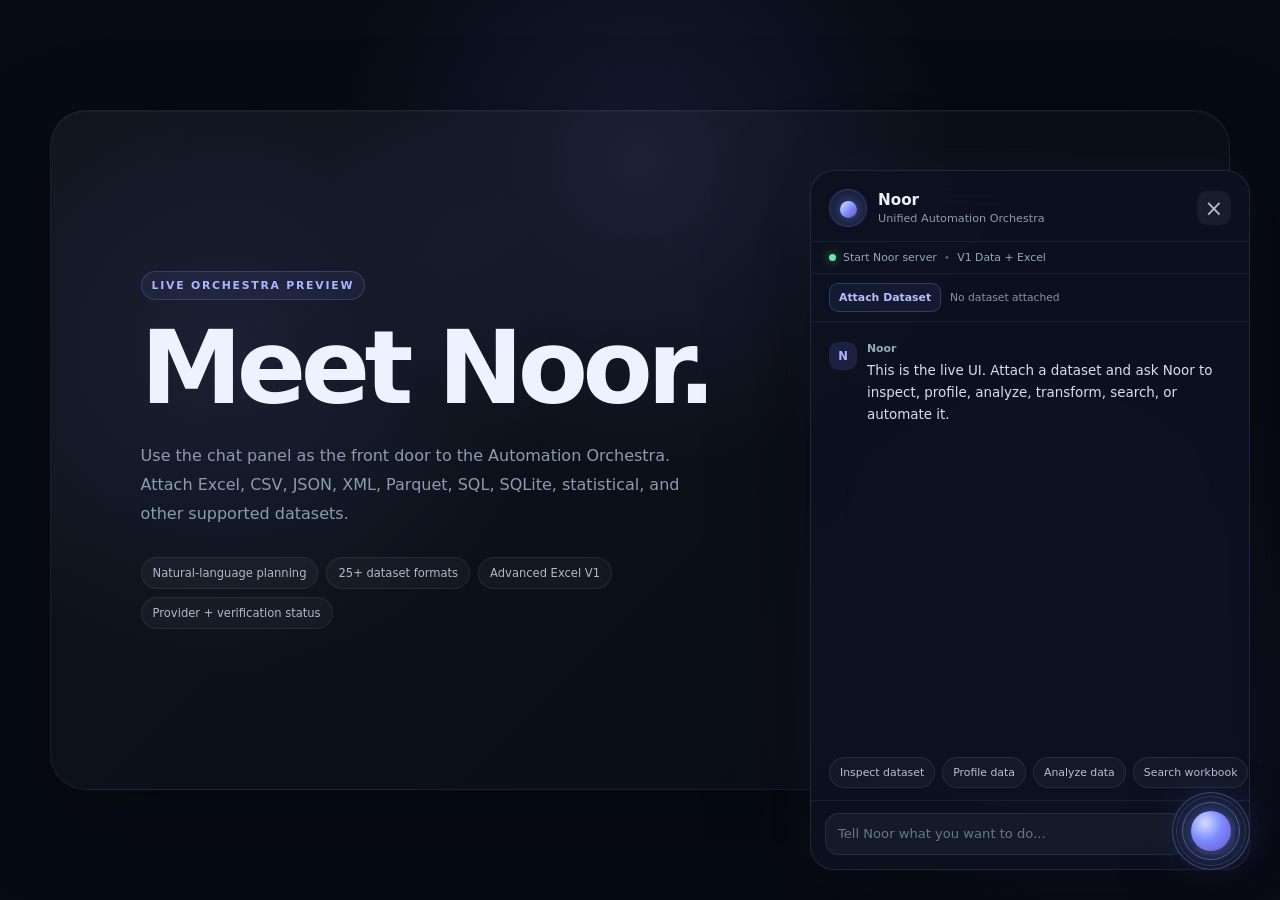
==== src/noor/ui/chat/preview.html @ 9b518eb7 "feat(ui): expose universal dataset upload in visual preview" ====
<!doctype html>
<html lang="en">
<head>
  <meta charset="utf-8"><meta name="viewport" content="width=device-width, initial-scale=1">
  <meta name="description" content="Interactive visual preview for the Noor chat interface">
  <title>Noor — Interactive Chat Preview</title><link rel="stylesheet" href="./styles.css">
</head>
<body class="preview-page">
  <main class="preview-shell"><section class="preview-stage" aria-label="Noor interactive preview"><div class="preview-copy"><span class="preview-badge">LIVE ORCHESTRA PREVIEW</span><h1>Meet Noor.</h1><p>Use the chat panel as the front door to the Automation Orchestra. Attach Excel, CSV, JSON, XML, Parquet, SQL, SQLite, statistical, and other supported datasets.</p><div class="preview-points"><span>Natural-language planning</span><span>25+ dataset formats</span><span>Advanced Excel V1</span><span>Provider + verification status</span></div></div></section></main>
  <button class="noor-orb" id="noorOrb" type="button" aria-label="Open Noor chat" aria-expanded="true"><span class="orb-core" aria-hidden="true"></span><span class="orb-ring orb-ring-one" aria-hidden="true"></span><span class="orb-ring orb-ring-two" aria-hidden="true"></span><span class="orb-label">Noor</span></button>
  <aside class="chat-panel is-open" id="chatPanel" aria-label="Noor chat" aria-hidden="false">
    <header class="chat-header"><div class="identity"><div class="mini-orb" aria-hidden="true"><span></span></div><div><strong>Noor</strong><span>Unified Automation Orchestra</span></div></div><button class="icon-button" id="closeChat" type="button" aria-label="Close chat">×</button></header>
    <div class="status-bar" id="statusBar"><span class="status-dot"></span><span id="statusText">Connecting</span><span class="status-separator">•</span><span>V1 Data + Excel</span></div>
    <div class="file-bar"><label class="file-button" for="datasetFile">Attach Dataset</label><input id="datasetFile" type="file" accept=".csv,.tsv,.txt,.json,.jsonl,.ndjson,.xml,.xlsx,.xlsm,.xltx,.xltm,.xls,.ods,.parquet,.feather,.pkl,.pickle,.sas7bdat,.xpt,.sav,.zsav,.dta,.arff,.h5,.hdf,.hdf5,.html,.htm,.sql,.db,.sqlite,.sqlite3,.avro,.orc,.dat,.data" hidden><span id="fileName">No dataset attached</span></div>
    <div class="messages" id="messages" aria-live="polite"><article class="message assistant-message"><div class="message-avatar">N</div><div class="message-content"><span class="message-role">Noor</span><p>This is the live UI. Attach a dataset and ask Noor to inspect, profile, analyze, transform, search, or automate it.</p></div></article></div>
    <div class="suggestions" id="suggestions" aria-label="Suggested next steps"><button type="button" data-prompt="Inspect my dataset">Inspect dataset</button><button type="button" data-prompt="Profile my data">Profile data</button><button type="button" data-prompt="Analyze my data">Analyze data</button><button type="button" data-prompt="Search this workbook for Revenue">Search workbook</button><button type="button" data-prompt="Validate formula =SUM(B2:B100)">Validate formula</button></div>
    <form class="composer" id="chatForm"><label class="sr-only" for="messageInput">Message Noor</label><textarea id="messageInput" rows="1" placeholder="Tell Noor what you want to do..." autocomplete="off"></textarea><button class="send-button" type="submit" aria-label="Send message">↑</button></form>
  </aside><script src="./app.js" defer></script>
</body>
</html>
---- src/noor/ui/chat/styles.css ----
:root {
  font-family: Inter, ui-sans-serif, system-ui, -apple-system, BlinkMacSystemFont, "Segoe UI", sans-serif;
  color: #eef2ff;
  background: #070b14;
  font-synthesis: none;
  text-rendering: optimizeLegibility;
  --panel: rgba(12, 18, 32, 0.94);
  --panel-border: rgba(148, 163, 184, 0.16);
  --muted: #8e9ab2;
  --text: #f5f7ff;
  --accent: #7c8cff;
  --accent-strong: #9b7cff;
  --surface: rgba(255, 255, 255, 0.055);
}

* { box-sizing: border-box; }
html, body { min-height: 100%; }
body { margin: 0; min-height: 100vh; overflow: hidden; background: radial-gradient(circle at 50% 18%, rgba(124, 140, 255, 0.12), transparent 32%), radial-gradient(circle at 85% 80%, rgba(155, 124, 255, 0.08), transparent 28%), #070b14; }
button, textarea { font: inherit; }
button { border: 0; }

.app-shell, .preview-shell { min-height: 100vh; display: grid; place-items: center; padding: 32px; }
.welcome { max-width: 720px; text-align: center; transform: translateY(-7vh); }
.eyebrow { margin: 0 0 16px; color: #aab5ff; font-size: 0.72rem; font-weight: 800; letter-spacing: 0.22em; }
h1 { margin: 0; font-size: clamp(2.5rem, 7vw, 5.4rem); line-height: 0.98; letter-spacing: -0.055em; }
.welcome-copy { max-width: 580px; margin: 22px auto 0; color: var(--muted); font-size: 1rem; line-height: 1.7; }

.preview-stage { width: min(1180px, 100%); min-height: 680px; position: relative; display: flex; align-items: center; padding: clamp(30px, 7vw, 90px); border: 1px solid rgba(148, 163, 184, 0.1); border-radius: 36px; background: linear-gradient(135deg, rgba(255,255,255,0.035), rgba(255,255,255,0.012)), radial-gradient(circle at 15% 35%, rgba(124,140,255,0.11), transparent 30%); box-shadow: inset 0 1px rgba(255,255,255,0.035), 0 30px 100px rgba(0,0,0,0.28); }
.preview-copy { max-width: 610px; }
.preview-badge { display: inline-flex; padding: 7px 10px; border: 1px solid rgba(124,140,255,0.25); border-radius: 999px; background: rgba(124,140,255,0.08); color: #aab5ff; font-size: 0.68rem; font-weight: 800; letter-spacing: 0.16em; }
.preview-copy h1 { margin-top: 18px; font-size: clamp(3.4rem, 8vw, 7rem); }
.preview-copy p { max-width: 560px; margin: 24px 0 0; color: #8e9ab2; font-size: 1rem; line-height: 1.8; }
.preview-points { display: flex; flex-wrap: wrap; gap: 8px; margin-top: 28px; }
.preview-points span { padding: 8px 11px; border: 1px solid rgba(148,163,184,0.12); border-radius: 999px; color: #aeb8cc; background: rgba(255,255,255,0.035); font-size: 0.72rem; }

.noor-orb { position: fixed; right: 30px; bottom: 30px; width: 78px; height: 78px; border-radius: 50%; cursor: pointer; color: white; background: rgba(19, 27, 48, 0.92); border: 1px solid rgba(158, 169, 255, 0.3); box-shadow: 0 18px 55px rgba(0,0,0,0.45), 0 0 36px rgba(124,140,255,0.18); isolation: isolate; transition: transform 180ms ease, box-shadow 180ms ease, opacity 180ms ease; z-index: 30; }
.noor-orb:hover { transform: translateY(-3px) scale(1.04); }
.noor-orb:focus-visible { outline: 2px solid #aab5ff; outline-offset: 5px; }
.noor-orb.is-hidden { opacity: 0; transform: scale(0.7); pointer-events: none; }
.orb-core { position: absolute; inset: 18px; border-radius: 50%; background: radial-gradient(circle at 35% 30%, #d7dcff, #7c8cff 45%, #6e4fca 100%); box-shadow: 0 0 22px rgba(124,140,255,0.65); }
.orb-ring { position: absolute; inset: 9px; border: 1px solid rgba(165,174,255,0.38); border-radius: 50%; animation: pulse 2.4s ease-in-out infinite; }
.orb-ring-two { inset: 3px; opacity: 0.45; animation-delay: 0.8s; }
.orb-label { position: absolute; right: 88px; top: 50%; transform: translateY(-50%); padding: 7px 11px; border: 1px solid var(--panel-border); border-radius: 10px; background: rgba(9,13,24,0.86); color: #cbd3e8; font-size: 0.78rem; font-weight: 700; opacity: 0; pointer-events: none; transition: opacity 180ms ease; }
.noor-orb:hover .orb-label { opacity: 1; }

.chat-panel { position: fixed; right: 30px; bottom: 30px; width: min(440px, calc(100vw - 36px)); height: min(700px, calc(100vh - 60px)); display: grid; grid-template-rows: auto auto auto 1fr auto auto; overflow: hidden; border: 1px solid var(--panel-border); border-radius: 24px; background: var(--panel); box-shadow: 0 30px 90px rgba(0,0,0,0.55), 0 0 50px rgba(124,140,255,0.08); backdrop-filter: blur(24px); transform: translateY(18px) scale(0.96); transform-origin: bottom right; opacity: 0; visibility: hidden; pointer-events: none; transition: opacity 180ms ease, transform 220ms ease, visibility 220ms ease; z-index: 20; }
.chat-panel.is-open { transform: translateY(0) scale(1); opacity: 1; visibility: visible; pointer-events: auto; }
.chat-header { display: flex; align-items: center; justify-content: space-between; padding: 18px 18px 14px; border-bottom: 1px solid rgba(148,163,184,0.1); }
.identity { display: flex; align-items: center; gap: 11px; }
.identity strong, .identity span { display: block; }
.identity strong { font-size: 0.95rem; }
.identity span { margin-top: 3px; color: var(--muted); font-size: 0.7rem; }
.mini-orb { width: 38px; height: 38px; display: grid; place-items: center; border-radius: 50%; background: rgba(124,140,255,0.12); border: 1px solid rgba(124,140,255,0.24); }
.mini-orb span { width: 17px; height: 17px; border-radius: 50%; background: linear-gradient(135deg,#e1e4ff,#7c8cff 55%,#7048c7); box-shadow: 0 0 14px rgba(124,140,255,0.55); }
.icon-button { width: 34px; height: 34px; border-radius: 10px; background: var(--surface); color: #aeb8cc; cursor: pointer; font-size: 1.4rem; line-height: 1; }
.icon-button:hover { color: white; background: rgba(255,255,255,0.09); }
.status-bar { display: flex; align-items: center; gap: 7px; padding: 9px 18px; color: #98a5bc; font-size: 0.68rem; border-bottom: 1px solid rgba(148,163,184,0.08); }
.status-dot { width: 7px; height: 7px; border-radius: 50%; background: #6ee7a0; box-shadow: 0 0 10px rgba(110,231,160,0.6); }
.status-separator { color: #4d586c; }
.file-bar { display: flex; align-items: center; gap: 9px; padding: 9px 18px; border-bottom: 1px solid rgba(148,163,184,0.08); color: #8793a9; font-size: 0.67rem; min-width: 0; }
.file-button { flex: 0 0 auto; padding: 7px 9px; border: 1px solid rgba(124,140,255,0.28); border-radius: 9px; background: rgba(124,140,255,0.08); color: #b6beff; cursor: pointer; font-size: 0.68rem; font-weight: 700; }
.file-button:hover { background: rgba(124,140,255,0.14); }
#fileName { overflow: hidden; text-overflow: ellipsis; white-space: nowrap; }
.messages { overflow-y: auto; padding: 20px 18px; scrollbar-width: thin; }
.message { display: flex; gap: 10px; margin-bottom: 18px; }
.message-avatar { flex: 0 0 28px; width: 28px; height: 28px; display: grid; place-items: center; border-radius: 9px; background: rgba(124,140,255,0.14); color: #aab5ff; font-size: 0.72rem; font-weight: 800; }
.message-content { min-width: 0; }
.message-role { display: block; margin-bottom: 5px; color: #9ca8bf; font-size: 0.68rem; font-weight: 700; }
.message p { margin: 0; color: #d9deeb; font-size: 0.84rem; line-height: 1.65; }
.user-message { justify-content: flex-end; }
.user-message .message-content { max-width: 82%; padding: 10px 12px; border-radius: 14px 14px 4px 14px; background: rgba(124,140,255,0.16); }
.user-message .message-role { display: none; }
.suggestions { display: flex; gap: 7px; overflow-x: auto; padding: 0 18px 12px; scrollbar-width: none; }
.suggestions::-webkit-scrollbar { display: none; }
.suggestions button { flex: 0 0 auto; padding: 8px 10px; border: 1px solid rgba(148,163,184,0.14); border-radius: 999px; background: rgba(255,255,255,0.035); color: #b8c1d5; cursor: pointer; font-size: 0.68rem; }
.suggestions button:hover { border-color: rgba(124,140,255,0.42); color: white; background: rgba(124,140,255,0.08); }
.composer { display: flex; align-items: flex-end; gap: 9px; padding: 12px 14px 14px; border-top: 1px solid rgba(148,163,184,0.1); }
.composer textarea { flex: 1; max-height: 110px; resize: none; padding: 11px 12px; border: 1px solid rgba(148,163,184,0.14); border-radius: 14px; outline: none; background: rgba(255,255,255,0.045); color: var(--text); line-height: 1.4; font-size: 0.82rem; }
.composer textarea::placeholder { color: #68758b; }
.composer textarea:focus { border-color: rgba(124,140,255,0.5); }
.send-button { width: 40px; height: 40px; flex: 0 0 40px; border-radius: 12px; background: linear-gradient(135deg,#7c8cff,#7657d8); color: white; cursor: pointer; font-size: 1.15rem; box-shadow: 0 8px 22px rgba(91,77,190,0.28); }
.send-button:hover { filter: brightness(1.08); }
.typing { color: #8894aa !important; }
.workflow-content { width: 100%; }
.workflow-content details { margin-top: 9px; padding: 8px 9px; border: 1px solid rgba(148,163,184,0.1); border-radius: 10px; background: rgba(255,255,255,0.025); }
.workflow-content summary { cursor: pointer; color: #aeb8cc; font-size: 0.7rem; font-weight: 700; }
.workflow-list { display: grid; gap: 5px; margin: 8px 0 0; padding-left: 18px; }
.workflow-list li { color: #c2c9d8; font-size: 0.68rem; }
.workflow-list li span { display: block; margin-top: 2px; color: #7f8ba1; }
.workflow-list .execution-success strong { color: #7ce4a5; }
.workflow-list .execution-failed strong { color: #ff9c9c; }
.next-step { margin-top: 10px !important; color: #aeb8cc !important; }
.sr-only { position: absolute; width: 1px; height: 1px; padding: 0; margin: -1px; overflow: hidden; clip: rect(0,0,0,0); white-space: nowrap; border: 0; }
@keyframes pulse { 0%,100% { transform: scale(0.96); opacity: 0.45; } 50% { transform: scale(1.04); opacity: 0.85; } }
@media (max-width: 700px) { .preview-stage { min-height: 100vh; border-radius: 0; padding: 28px; } .preview-copy h1 { font-size: 4rem; } .noor-orb { right: 18px; bottom: 18px; } .chat-panel { right: 10px; bottom: 10px; width: calc(100vw - 20px); height: calc(100vh - 20px); border-radius: 20px; } }
@media (prefers-reduced-motion: reduce) { *, *::before, *::after { animation-duration: 0.01ms !important; transition-duration: 0.01ms !important; } }
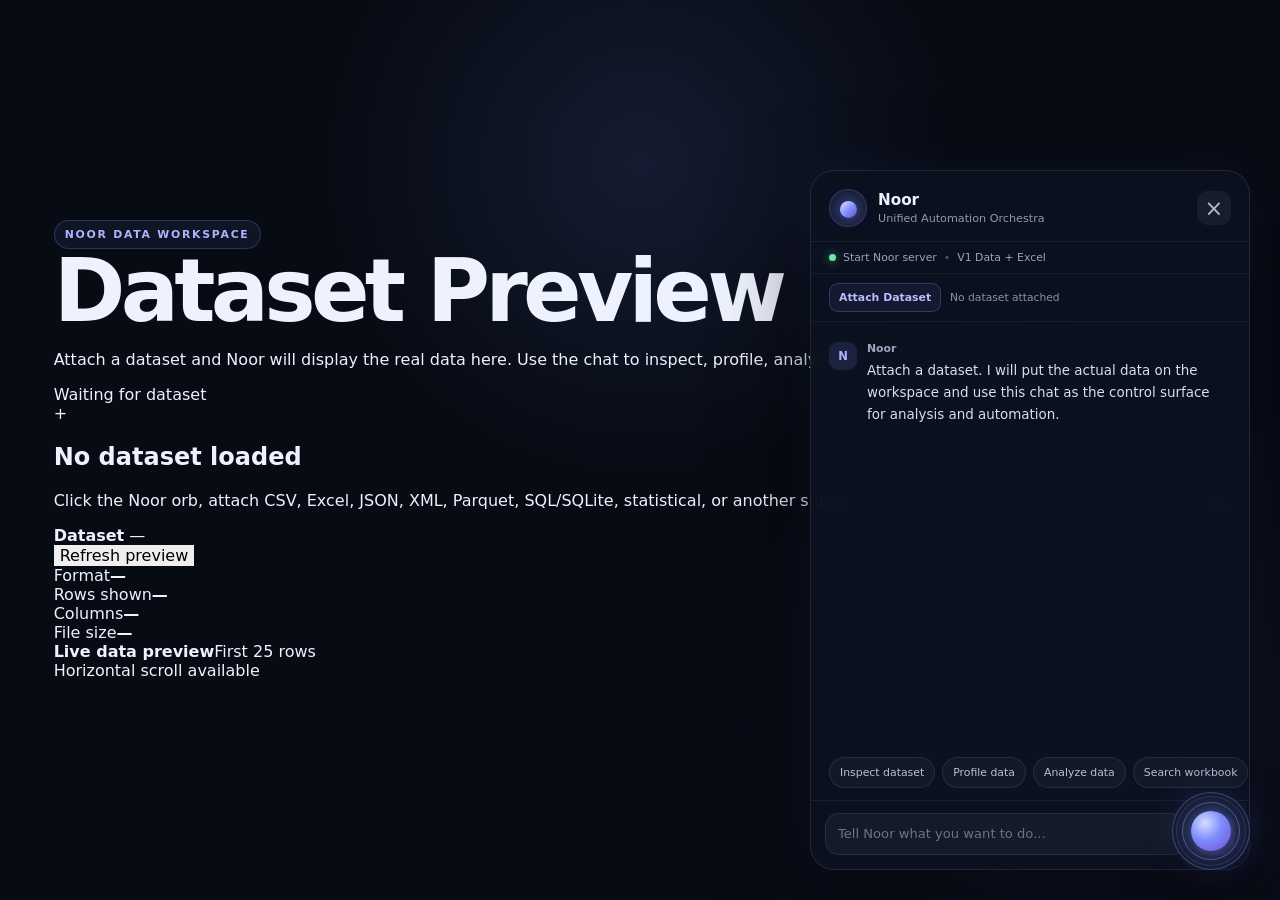
==== commit eaad9c79: "feat(ui): turn preview screen into live data workspace" ====
--- a/src/noor/ui/chat/preview.html
+++ b/src/noor/ui/chat/preview.html
@@ -1,20 +1,94 @@
 <!doctype html>
 <html lang="en">
 <head>
-  <meta charset="utf-8"><meta name="viewport" content="width=device-width, initial-scale=1">
-  <meta name="description" content="Interactive visual preview for the Noor chat interface">
-  <title>Noor — Interactive Chat Preview</title><link rel="stylesheet" href="./styles.css">
+  <meta charset="utf-8">
+  <meta name="viewport" content="width=device-width, initial-scale=1">
+  <meta name="description" content="Noor data workspace and interactive automation assistant">
+  <title>Noor — Data Workspace</title>
+  <link rel="stylesheet" href="./styles.css">
 </head>
 <body class="preview-page">
-  <main class="preview-shell"><section class="preview-stage" aria-label="Noor interactive preview"><div class="preview-copy"><span class="preview-badge">LIVE ORCHESTRA PREVIEW</span><h1>Meet Noor.</h1><p>Use the chat panel as the front door to the Automation Orchestra. Attach Excel, CSV, JSON, XML, Parquet, SQL, SQLite, statistical, and other supported datasets.</p><div class="preview-points"><span>Natural-language planning</span><span>25+ dataset formats</span><span>Advanced Excel V1</span><span>Provider + verification status</span></div></div></section></main>
-  <button class="noor-orb" id="noorOrb" type="button" aria-label="Open Noor chat" aria-expanded="true"><span class="orb-core" aria-hidden="true"></span><span class="orb-ring orb-ring-one" aria-hidden="true"></span><span class="orb-ring orb-ring-two" aria-hidden="true"></span><span class="orb-label">Noor</span></button>
+  <main class="preview-shell">
+    <section class="data-workspace" aria-label="Noor data workspace">
+      <header class="workspace-header">
+        <div>
+          <span class="preview-badge">NOOR DATA WORKSPACE</span>
+          <h1 id="workspaceTitle">Dataset Preview</h1>
+          <p id="workspaceSubtitle">Attach a dataset and Noor will display the real data here. Use the chat to inspect, profile, analyze, clean, transform, or automate it.</p>
+        </div>
+        <div class="workspace-state" id="workspaceState"><span class="status-dot"></span><span>Waiting for dataset</span></div>
+      </header>
+
+      <section class="dataset-empty" id="datasetEmpty" aria-live="polite">
+        <div class="empty-icon">+</div>
+        <h2>No dataset loaded</h2>
+        <p>Click the Noor orb, attach CSV, Excel, JSON, XML, Parquet, SQL/SQLite, statistical, or another supported dataset, and the preview will appear here.</p>
+      </section>
+
+      <section class="dataset-view is-hidden" id="datasetView" aria-live="polite">
+        <div class="dataset-toolbar">
+          <div class="dataset-file-info">
+            <strong id="datasetTitle">Dataset</strong>
+            <span id="datasetMeta">—</span>
+          </div>
+          <button class="refresh-button" id="refreshPreview" type="button">Refresh preview</button>
+        </div>
+
+        <div class="dataset-stats" id="datasetStats">
+          <article><span>Format</span><strong id="statFormat">—</strong></article>
+          <article><span>Rows shown</span><strong id="statRows">—</strong></article>
+          <article><span>Columns</span><strong id="statColumns">—</strong></article>
+          <article><span>File size</span><strong id="statSize">—</strong></article>
+        </div>
+
+        <div class="table-shell">
+          <div class="table-caption">
+            <div><strong>Live data preview</strong><span id="previewCaption">First 25 rows</span></div>
+            <span class="scroll-hint">Horizontal scroll available</span>
+          </div>
+          <div class="table-scroll">
+            <table id="dataTable">
+              <thead></thead>
+              <tbody></tbody>
+            </table>
+          </div>
+        </div>
+      </section>
+    </section>
+  </main>
+
+  <button class="noor-orb" id="noorOrb" type="button" aria-label="Open Noor chat" aria-expanded="true">
+    <span class="orb-core" aria-hidden="true"></span><span class="orb-ring orb-ring-one" aria-hidden="true"></span><span class="orb-ring orb-ring-two" aria-hidden="true"></span><span class="orb-label">Noor</span>
+  </button>
+
   <aside class="chat-panel is-open" id="chatPanel" aria-label="Noor chat" aria-hidden="false">
-    <header class="chat-header"><div class="identity"><div class="mini-orb" aria-hidden="true"><span></span></div><div><strong>Noor</strong><span>Unified Automation Orchestra</span></div></div><button class="icon-button" id="closeChat" type="button" aria-label="Close chat">×</button></header>
+    <header class="chat-header">
+      <div class="identity"><div class="mini-orb" aria-hidden="true"><span></span></div><div><strong>Noor</strong><span>Unified Automation Orchestra</span></div></div>
+      <button class="icon-button" id="closeChat" type="button" aria-label="Close chat">×</button>
+    </header>
+
     <div class="status-bar" id="statusBar"><span class="status-dot"></span><span id="statusText">Connecting</span><span class="status-separator">•</span><span>V1 Data + Excel</span></div>
-    <div class="file-bar"><label class="file-button" for="datasetFile">Attach Dataset</label><input id="datasetFile" type="file" accept=".csv,.tsv,.txt,.json,.jsonl,.ndjson,.xml,.xlsx,.xlsm,.xltx,.xltm,.xls,.ods,.parquet,.feather,.pkl,.pickle,.sas7bdat,.xpt,.sav,.zsav,.dta,.arff,.h5,.hdf,.hdf5,.html,.htm,.sql,.db,.sqlite,.sqlite3,.avro,.orc,.dat,.data" hidden><span id="fileName">No dataset attached</span></div>
-    <div class="messages" id="messages" aria-live="polite"><article class="message assistant-message"><div class="message-avatar">N</div><div class="message-content"><span class="message-role">Noor</span><p>This is the live UI. Attach a dataset and ask Noor to inspect, profile, analyze, transform, search, or automate it.</p></div></article></div>
-    <div class="suggestions" id="suggestions" aria-label="Suggested next steps"><button type="button" data-prompt="Inspect my dataset">Inspect dataset</button><button type="button" data-prompt="Profile my data">Profile data</button><button type="button" data-prompt="Analyze my data">Analyze data</button><button type="button" data-prompt="Search this workbook for Revenue">Search workbook</button><button type="button" data-prompt="Validate formula =SUM(B2:B100)">Validate formula</button></div>
+
+    <div class="file-bar">
+      <label class="file-button" for="datasetFile">Attach Dataset</label>
+      <input id="datasetFile" type="file" accept=".csv,.tsv,.txt,.json,.jsonl,.ndjson,.xml,.xlsx,.xlsm,.xltx,.xltm,.xls,.ods,.parquet,.feather,.pkl,.pickle,.sas7bdat,.xpt,.sav,.zsav,.dta,.arff,.h5,.hdf,.hdf5,.html,.htm,.sql,.db,.sqlite,.sqlite3,.avro,.orc,.dat,.data" hidden>
+      <span id="fileName">No dataset attached</span>
+    </div>
+
+    <div class="messages" id="messages" aria-live="polite">
+      <article class="message assistant-message"><div class="message-avatar">N</div><div class="message-content"><span class="message-role">Noor</span><p>Attach a dataset. I will put the actual data on the workspace and use this chat as the control surface for analysis and automation.</p></div></article>
+    </div>
+
+    <div class="suggestions" id="suggestions" aria-label="Suggested next steps">
+      <button type="button" data-prompt="Inspect my dataset" data-requires-dataset="true" disabled>Inspect dataset</button>
+      <button type="button" data-prompt="Profile my data" data-requires-dataset="true" disabled>Profile data</button>
+      <button type="button" data-prompt="Analyze my data" data-requires-dataset="true" disabled>Analyze data</button>
+      <button type="button" data-prompt="Search this workbook for Revenue" data-requires-dataset="true" disabled>Search workbook</button>
+      <button type="button" data-prompt="Validate formula =SUM(B2:B100)">Validate formula</button>
+    </div>
+
     <form class="composer" id="chatForm"><label class="sr-only" for="messageInput">Message Noor</label><textarea id="messageInput" rows="1" placeholder="Tell Noor what you want to do..." autocomplete="off"></textarea><button class="send-button" type="submit" aria-label="Send message">↑</button></form>
-  </aside><script src="./app.js" defer></script>
+  </aside>
+  <script src="./app.js" defer></script>
 </body>
 </html>
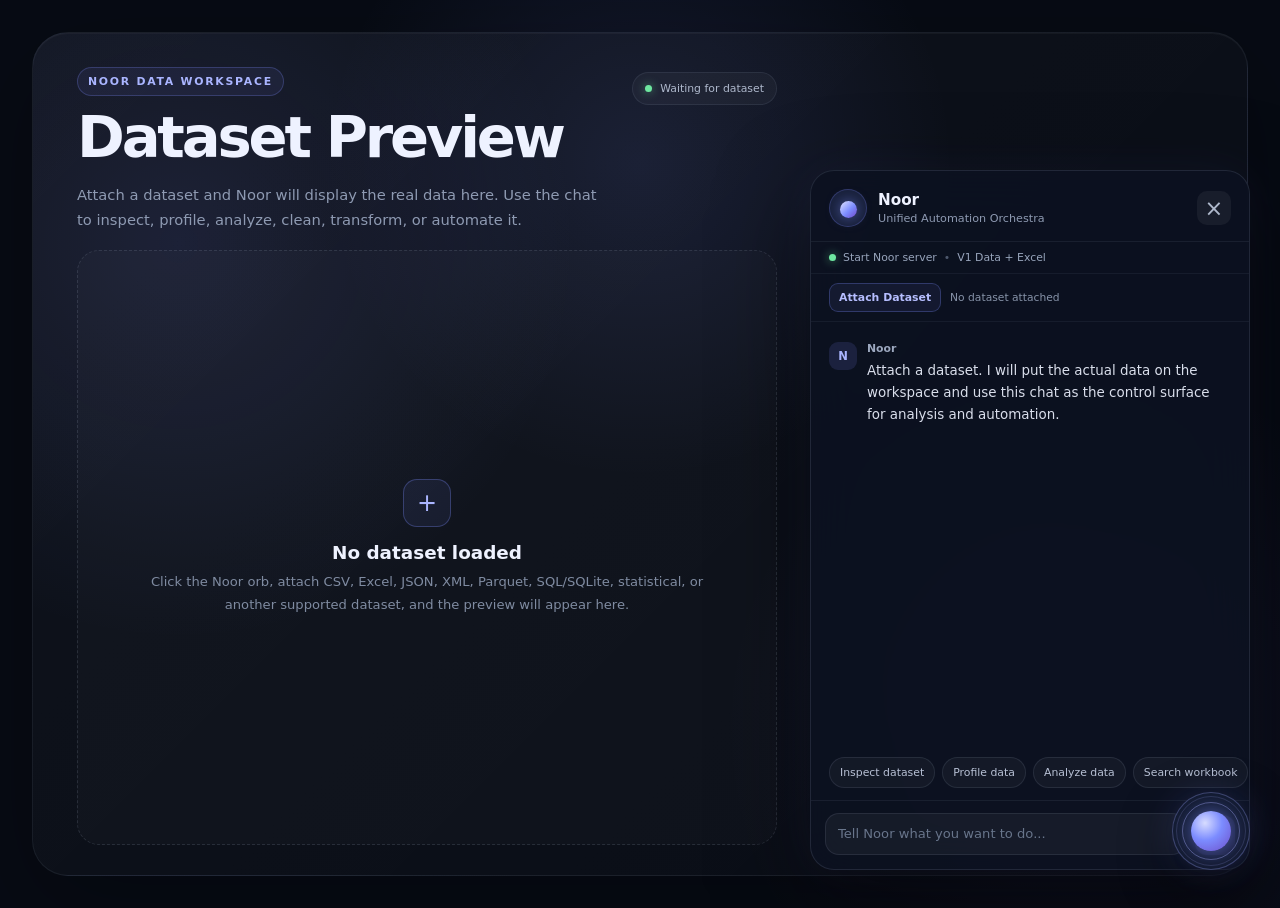
==== commit 0b39ebe5: "feat(ui): load workspace styling on data preview" ====
--- a/src/noor/ui/chat/preview.html
+++ b/src/noor/ui/chat/preview.html
@@ -6,6 +6,7 @@
   <meta name="description" content="Noor data workspace and interactive automation assistant">
   <title>Noor — Data Workspace</title>
   <link rel="stylesheet" href="./styles.css">
+  <link rel="stylesheet" href="./workspace.css">
 </head>
 <body class="preview-page">
   <main class="preview-shell">
--- a/src/noor/ui/chat/workspace.css
+++ b/src/noor/ui/chat/workspace.css
@@ -0,0 +1,70 @@
+.data-workspace {
+  width: min(1440px, 100%);
+  height: calc(100vh - 56px);
+  min-height: 620px;
+  display: flex;
+  flex-direction: column;
+  gap: 18px;
+  padding: 34px 470px 30px 44px;
+  overflow: hidden;
+  border: 1px solid rgba(148,163,184,0.1);
+  border-radius: 36px;
+  background: linear-gradient(135deg, rgba(255,255,255,0.035), rgba(255,255,255,0.012)), radial-gradient(circle at 12% 25%, rgba(124,140,255,0.12), transparent 32%);
+  box-shadow: inset 0 1px rgba(255,255,255,0.035), 0 30px 100px rgba(0,0,0,0.28);
+}
+.workspace-header { display: flex; align-items: flex-start; justify-content: space-between; gap: 20px; }
+.workspace-header h1 { margin-top: 14px; font-size: clamp(2.3rem, 4.5vw, 4.8rem); }
+.workspace-header p { max-width: 760px; margin: 16px 0 0; color: var(--muted); font-size: 0.92rem; line-height: 1.7; }
+.workspace-state { display: inline-flex; align-items: center; gap: 8px; flex: 0 0 auto; margin-top: 5px; padding: 9px 12px; border: 1px solid rgba(148,163,184,0.12); border-radius: 999px; background: rgba(255,255,255,0.035); color: #aeb8cc; font-size: 0.68rem; white-space: nowrap; }
+.workspace-active { animation: pulse-dot 1.5s ease-in-out infinite; }
+.dataset-empty { flex: 1; min-height: 280px; display: grid; place-items: center; align-content: center; padding: 40px; text-align: center; border: 1px dashed rgba(148,163,184,0.18); border-radius: 22px; background: rgba(255,255,255,0.018); }
+.dataset-empty h2 { margin: 15px 0 8px; font-size: 1.15rem; }
+.dataset-empty p { max-width: 590px; margin: 0; color: #7f8ba1; font-size: 0.82rem; line-height: 1.7; }
+.empty-icon { width: 48px; height: 48px; display: grid; place-items: center; border: 1px solid rgba(124,140,255,0.3); border-radius: 14px; color: #aab5ff; background: rgba(124,140,255,0.08); font-size: 1.5rem; }
+.is-hidden { display: none !important; }
+.dataset-view { min-height: 0; flex: 1; display: flex; flex-direction: column; gap: 12px; }
+.dataset-toolbar { display: flex; align-items: center; justify-content: space-between; gap: 14px; }
+.dataset-file-info strong, .dataset-file-info span { display: block; }
+.dataset-file-info strong { color: #e7ebf6; font-size: 0.86rem; overflow: hidden; text-overflow: ellipsis; white-space: nowrap; }
+.dataset-file-info span { margin-top: 3px; color: #77849a; font-size: 0.68rem; }
+.refresh-button { padding: 8px 11px; border: 1px solid rgba(124,140,255,0.25); border-radius: 9px; background: rgba(124,140,255,0.08); color: #b6beff; cursor: pointer; font-size: 0.68rem; font-weight: 700; }
+.refresh-button:hover { background: rgba(124,140,255,0.14); }
+.dataset-stats { display: grid; grid-template-columns: repeat(4, minmax(0, 1fr)); gap: 8px; }
+.dataset-stats article { min-width: 0; padding: 11px 12px; border: 1px solid rgba(148,163,184,0.1); border-radius: 12px; background: rgba(255,255,255,0.025); }
+.dataset-stats span, .dataset-stats strong { display: block; }
+.dataset-stats span { color: #758197; font-size: 0.62rem; }
+.dataset-stats strong { margin-top: 5px; color: #d9deeb; font-size: 0.78rem; overflow: hidden; text-overflow: ellipsis; white-space: nowrap; }
+.table-shell { min-height: 0; flex: 1; display: flex; flex-direction: column; overflow: hidden; border: 1px solid rgba(148,163,184,0.11); border-radius: 17px; background: rgba(5,9,17,0.48); }
+.table-caption { display: flex; align-items: center; justify-content: space-between; gap: 12px; padding: 11px 13px; border-bottom: 1px solid rgba(148,163,184,0.1); }
+.table-caption div { display: flex; align-items: baseline; gap: 8px; }
+.table-caption strong { color: #cfd6e5; font-size: 0.72rem; }
+.table-caption span { color: #718097; font-size: 0.62rem; }
+.scroll-hint { color: #5f6b80 !important; white-space: nowrap; }
+.table-scroll { min-height: 0; flex: 1; overflow: auto; scrollbar-width: thin; }
+.data-workspace table { width: max-content; min-width: 100%; border-collapse: separate; border-spacing: 0; font-size: 0.66rem; }
+.data-workspace th, .data-workspace td { min-width: 120px; max-width: 300px; padding: 9px 10px; border-right: 1px solid rgba(148,163,184,0.07); border-bottom: 1px solid rgba(148,163,184,0.07); text-align: left; vertical-align: top; white-space: nowrap; overflow: hidden; text-overflow: ellipsis; }
+.data-workspace th { position: sticky; top: 0; z-index: 2; background: #101729; color: #aeb8cc; font-weight: 800; }
+.data-workspace th::after { content: attr(title); display: block; margin-top: 3px; color: #59667d; font-size: 0.54rem; font-weight: 500; }
+.data-workspace td { color: #b8c1d2; background: rgba(255,255,255,0.008); }
+.data-workspace tr:hover td { background: rgba(124,140,255,0.045); }
+.data-workspace td.null-value { color: #59667d; font-style: italic; }
+@keyframes pulse-dot { 0%,100% { box-shadow: 0 0 5px rgba(110,231,160,0.3); } 50% { box-shadow: 0 0 14px rgba(110,231,160,0.75); } }
+@media (max-width: 1180px) { .data-workspace { padding-right: 44px; } }
+@media (max-width: 900px) {
+  body { overflow: auto; }
+  .preview-shell { min-height: 100vh; padding: 12px; place-items: stretch; }
+  .data-workspace { width: 100%; height: auto; min-height: calc(100vh - 24px); padding: 28px; border-radius: 26px; }
+  .workspace-header { flex-direction: column; }
+  .dataset-stats { grid-template-columns: repeat(2, minmax(0, 1fr)); }
+  .chat-panel { right: 18px; bottom: 18px; }
+  .noor-orb { right: 18px; bottom: 18px; }
+}
+@media (max-width: 700px) {
+  .data-workspace { min-height: 100vh; padding: 22px 18px; border-radius: 0; }
+  .workspace-header h1 { font-size: 2.7rem; }
+  .dataset-stats { grid-template-columns: 1fr 1fr; }
+  .table-caption { align-items: flex-start; flex-direction: column; }
+  .scroll-hint { display: none; }
+  .chat-panel { right: 10px; bottom: 10px; width: calc(100vw - 20px); height: calc(100vh - 20px); border-radius: 20px; }
+  .noor-orb { right: 18px; bottom: 18px; }
+}
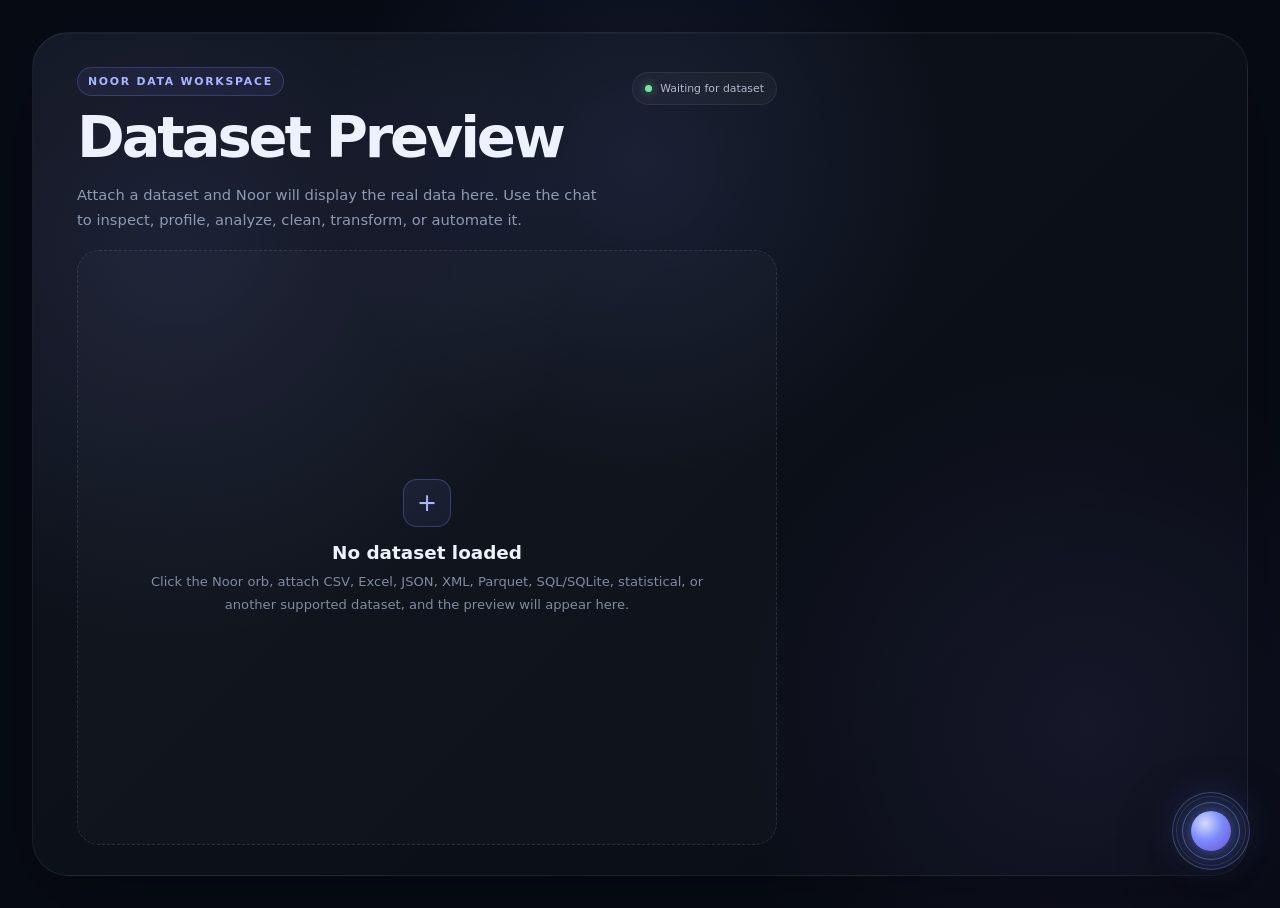
==== commit 4193f60c: "fix(ui): keep chat collapsed on data workspace" ====
--- a/src/noor/ui/chat/preview.html
+++ b/src/noor/ui/chat/preview.html
@@ -58,11 +58,11 @@
     </section>
   </main>
 
-  <button class="noor-orb" id="noorOrb" type="button" aria-label="Open Noor chat" aria-expanded="true">
+  <button class="noor-orb" id="noorOrb" type="button" aria-label="Open Noor chat" aria-expanded="false">
     <span class="orb-core" aria-hidden="true"></span><span class="orb-ring orb-ring-one" aria-hidden="true"></span><span class="orb-ring orb-ring-two" aria-hidden="true"></span><span class="orb-label">Noor</span>
   </button>
 
-  <aside class="chat-panel is-open" id="chatPanel" aria-label="Noor chat" aria-hidden="false">
+  <aside class="chat-panel" id="chatPanel" aria-label="Noor chat" aria-hidden="true">
     <header class="chat-header">
       <div class="identity"><div class="mini-orb" aria-hidden="true"><span></span></div><div><strong>Noor</strong><span>Unified Automation Orchestra</span></div></div>
       <button class="icon-button" id="closeChat" type="button" aria-label="Close chat">×</button>
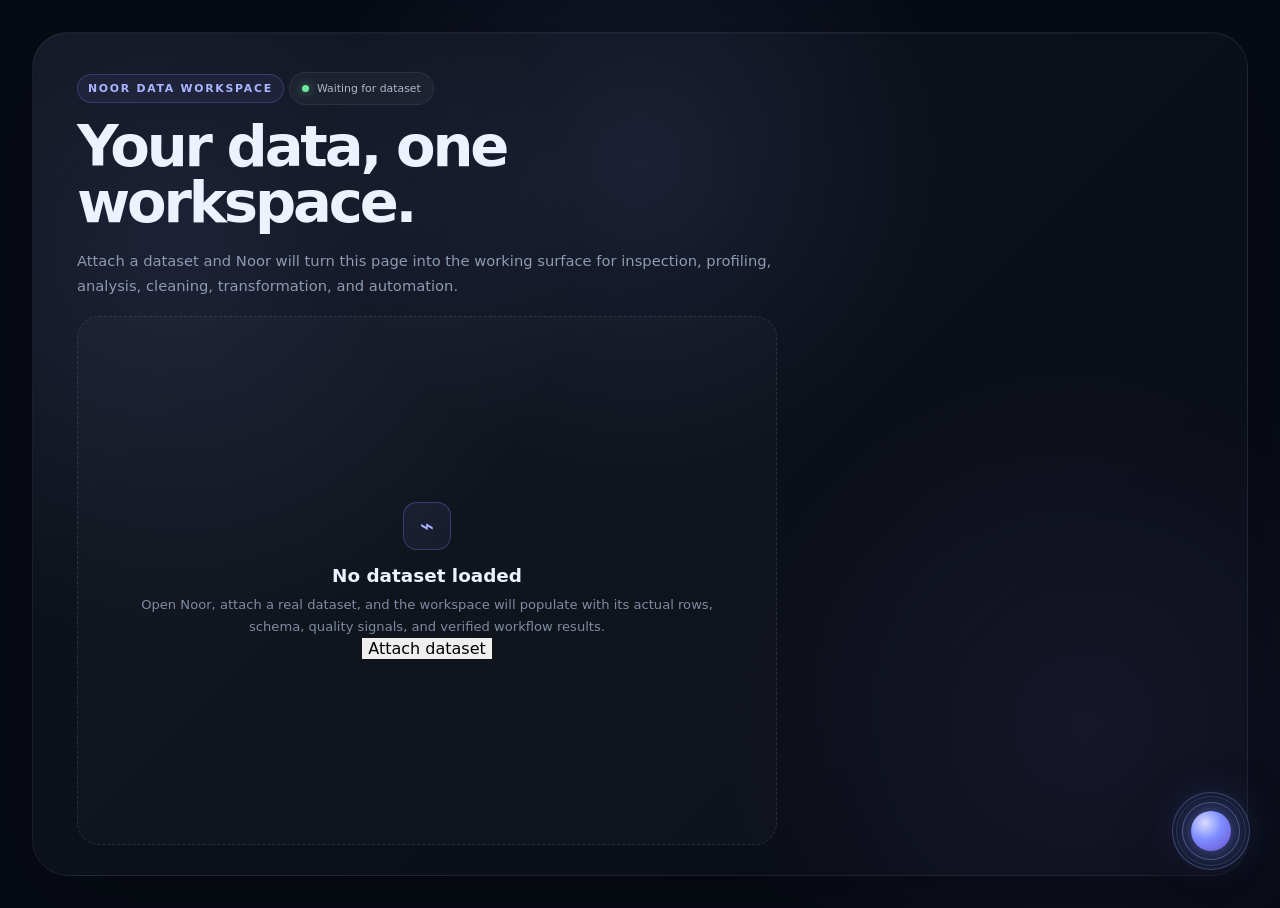
==== commit 78d20a05: "feat(ui): build production data analyst workspace" ====
--- a/src/noor/ui/chat/preview.html
+++ b/src/noor/ui/chat/preview.html
@@ -3,7 +3,7 @@
 <head>
   <meta charset="utf-8">
   <meta name="viewport" content="width=device-width, initial-scale=1">
-  <meta name="description" content="Noor data workspace and interactive automation assistant">
+  <meta name="description" content="Noor production data analysis workspace">
   <title>Noor — Data Workspace</title>
   <link rel="stylesheet" href="./styles.css">
   <link rel="stylesheet" href="./workspace.css">
@@ -12,83 +12,96 @@
   <main class="preview-shell">
     <section class="data-workspace" aria-label="Noor data workspace">
       <header class="workspace-header">
-        <div>
-          <span class="preview-badge">NOOR DATA WORKSPACE</span>
-          <h1 id="workspaceTitle">Dataset Preview</h1>
-          <p id="workspaceSubtitle">Attach a dataset and Noor will display the real data here. Use the chat to inspect, profile, analyze, clean, transform, or automate it.</p>
+        <div class="workspace-heading">
+          <div class="heading-line">
+            <span class="preview-badge">NOOR DATA WORKSPACE</span>
+            <span class="workspace-state" id="workspaceState"><span class="status-dot"></span><span>Waiting for dataset</span></span>
+          </div>
+          <h1 id="workspaceTitle">Your data, one workspace.</h1>
+          <p id="workspaceSubtitle">Attach a dataset and Noor will turn this page into the working surface for inspection, profiling, analysis, cleaning, transformation, and automation.</p>
         </div>
-        <div class="workspace-state" id="workspaceState"><span class="status-dot"></span><span>Waiting for dataset</span></div>
       </header>
 
       <section class="dataset-empty" id="datasetEmpty" aria-live="polite">
-        <div class="empty-icon">+</div>
+        <div class="empty-icon">⌁</div>
         <h2>No dataset loaded</h2>
-        <p>Click the Noor orb, attach CSV, Excel, JSON, XML, Parquet, SQL/SQLite, statistical, or another supported dataset, and the preview will appear here.</p>
+        <p>Open Noor, attach a real dataset, and the workspace will populate with its actual rows, schema, quality signals, and verified workflow results.</p>
+        <button class="empty-action" id="emptyAttach" type="button">Attach dataset</button>
       </section>
 
       <section class="dataset-view is-hidden" id="datasetView" aria-live="polite">
         <div class="dataset-toolbar">
           <div class="dataset-file-info">
-            <strong id="datasetTitle">Dataset</strong>
+            <div class="file-title-row"><strong id="datasetTitle">Dataset</strong><span class="file-ready">READY</span></div>
             <span id="datasetMeta">—</span>
           </div>
-          <button class="refresh-button" id="refreshPreview" type="button">Refresh preview</button>
+          <div class="toolbar-actions">
+            <button class="toolbar-button" id="refreshPreview" type="button">Refresh</button>
+            <button class="toolbar-button" id="runProfile" type="button">Profile dataset</button>
+          </div>
         </div>
 
         <div class="dataset-stats" id="datasetStats">
-          <article><span>Format</span><strong id="statFormat">—</strong></article>
-          <article><span>Rows shown</span><strong id="statRows">—</strong></article>
-          <article><span>Columns</span><strong id="statColumns">—</strong></article>
-          <article><span>File size</span><strong id="statSize">—</strong></article>
+          <article><span>Rows</span><strong id="statRows">25 preview</strong><small id="statRowsHint">bounded preview</small></article>
+          <article><span>Columns</span><strong id="statColumns">—</strong><small id="statColumnsHint">loaded schema</small></article>
+          <article><span>Missing</span><strong id="statMissing">—</strong><small id="statMissingHint">profile to calculate</small></article>
+          <article><span>Duplicates</span><strong id="statDuplicates">—</strong><small id="statDuplicatesHint">profile to calculate</small></article>
+          <article><span>Format</span><strong id="statFormat">—</strong><small id="statSize">—</small></article>
         </div>
 
-        <div class="table-shell">
-          <div class="table-caption">
-            <div><strong>Live data preview</strong><span id="previewCaption">First 25 rows</span></div>
-            <span class="scroll-hint">Horizontal scroll available</span>
+        <nav class="workspace-tabs" aria-label="Dataset views">
+          <button class="workspace-tab is-active" data-view="data" type="button">Data</button>
+          <button class="workspace-tab" data-view="profile" type="button">Profile</button>
+          <button class="workspace-tab" data-view="quality" type="button">Quality</button>
+          <button class="workspace-tab" data-view="columns" type="button">Columns</button>
+          <button class="workspace-tab" data-view="activity" type="button">Noor activity</button>
+        </nav>
+
+        <section class="workspace-view is-active" id="view-data" data-view-panel="data">
+          <div class="view-header"><div><h2>Data preview</h2><p>Actual records loaded from the attached dataset. Scroll horizontally for wide tables.</p></div><span class="view-note" id="previewCaption">First 25 rows</span></div>
+          <div class="table-shell">
+            <div class="table-caption"><span id="tableSchemaSummary">Schema loading…</span><span class="scroll-hint">Sticky headers · Horizontal scroll</span></div>
+            <div class="table-scroll">
+              <table id="dataTable"><thead></thead><tbody></tbody></table>
+            </div>
           </div>
-          <div class="table-scroll">
-            <table id="dataTable">
-              <thead></thead>
-              <tbody></tbody>
-            </table>
+        </section>
+
+        <section class="workspace-view" id="view-profile" data-view-panel="profile">
+          <div class="view-header"><div><h2>Dataset profile</h2><p>Computed from the full attached dataset when Noor profiles it.</p></div><button class="inline-action" id="profileFromView" type="button">Run profile</button></div>
+          <div class="profile-grid" id="profileSummary">
+            <div class="profile-placeholder"><strong>Profile not run yet</strong><span>Use “Profile dataset” or ask Noor: “Profile my data”.</span></div>
           </div>
-        </div>
+          <div class="column-profile-shell"><div class="section-label">Column profile</div><div class="column-profile" id="columnProfile"></div></div>
+        </section>
+
+        <section class="workspace-view" id="view-quality" data-view-panel="quality">
+          <div class="view-header"><div><h2>Data quality</h2><p>Issues Noor can investigate before you clean or transform the dataset.</p></div></div>
+          <div class="quality-grid" id="qualityGrid"><div class="profile-placeholder"><strong>Quality checks are waiting</strong><span>Run a profile first so Noor can quantify missing values, duplicates, and constant columns.</span></div></div>
+        </section>
+
+        <section class="workspace-view" id="view-columns" data-view-panel="columns">
+          <div class="view-header"><div><h2>Column dictionary</h2><p>Actual schema detected from the loaded preview.</p></div></div>
+          <div class="columns-table-shell"><table class="columns-table"><thead><tr><th>Column</th><th>Type</th><th>Preview uniqueness</th><th>Missing in profile</th></tr></thead><tbody id="columnsTable"></tbody></table></div>
+        </section>
+
+        <section class="workspace-view" id="view-activity" data-view-panel="activity">
+          <div class="view-header"><div><h2>Noor activity</h2><p>Every chat-driven workflow is reflected here so the workspace explains what Noor actually did.</p></div></div>
+          <div class="activity-list" id="activityList"><div class="profile-placeholder"><strong>No workflows yet</strong><span>Open Noor and ask for an inspection, profile, analysis, cleaning, transformation, or Excel operation.</span></div></div>
+        </section>
       </section>
     </section>
   </main>
 
-  <button class="noor-orb" id="noorOrb" type="button" aria-label="Open Noor chat" aria-expanded="false">
-    <span class="orb-core" aria-hidden="true"></span><span class="orb-ring orb-ring-one" aria-hidden="true"></span><span class="orb-ring orb-ring-two" aria-hidden="true"></span><span class="orb-label">Noor</span>
-  </button>
+  <button class="noor-orb" id="noorOrb" type="button" aria-label="Open Noor chat" aria-expanded="false"><span class="orb-core" aria-hidden="true"></span><span class="orb-ring orb-ring-one" aria-hidden="true"></span><span class="orb-ring orb-ring-two" aria-hidden="true"></span><span class="orb-label">Noor</span></button>
 
   <aside class="chat-panel" id="chatPanel" aria-label="Noor chat" aria-hidden="true">
-    <header class="chat-header">
-      <div class="identity"><div class="mini-orb" aria-hidden="true"><span></span></div><div><strong>Noor</strong><span>Unified Automation Orchestra</span></div></div>
-      <button class="icon-button" id="closeChat" type="button" aria-label="Close chat">×</button>
-    </header>
-
+    <header class="chat-header"><div class="identity"><div class="mini-orb" aria-hidden="true"><span></span></div><div><strong>Noor</strong><span>Unified Automation Orchestra</span></div></div><button class="icon-button" id="closeChat" type="button" aria-label="Close chat">×</button></header>
     <div class="status-bar" id="statusBar"><span class="status-dot"></span><span id="statusText">Connecting</span><span class="status-separator">•</span><span>V1 Data + Excel</span></div>
-
-    <div class="file-bar">
-      <label class="file-button" for="datasetFile">Attach Dataset</label>
-      <input id="datasetFile" type="file" accept=".csv,.tsv,.txt,.json,.jsonl,.ndjson,.xml,.xlsx,.xlsm,.xltx,.xltm,.xls,.ods,.parquet,.feather,.pkl,.pickle,.sas7bdat,.xpt,.sav,.zsav,.dta,.arff,.h5,.hdf,.hdf5,.html,.htm,.sql,.db,.sqlite,.sqlite3,.avro,.orc,.dat,.data" hidden>
-      <span id="fileName">No dataset attached</span>
-    </div>
-
-    <div class="messages" id="messages" aria-live="polite">
-      <article class="message assistant-message"><div class="message-avatar">N</div><div class="message-content"><span class="message-role">Noor</span><p>Attach a dataset. I will put the actual data on the workspace and use this chat as the control surface for analysis and automation.</p></div></article>
-    </div>
-
-    <div class="suggestions" id="suggestions" aria-label="Suggested next steps">
-      <button type="button" data-prompt="Inspect my dataset" data-requires-dataset="true" disabled>Inspect dataset</button>
-      <button type="button" data-prompt="Profile my data" data-requires-dataset="true" disabled>Profile data</button>
-      <button type="button" data-prompt="Analyze my data" data-requires-dataset="true" disabled>Analyze data</button>
-      <button type="button" data-prompt="Search this workbook for Revenue" data-requires-dataset="true" disabled>Search workbook</button>
-      <button type="button" data-prompt="Validate formula =SUM(B2:B100)">Validate formula</button>
-    </div>
-
-    <form class="composer" id="chatForm"><label class="sr-only" for="messageInput">Message Noor</label><textarea id="messageInput" rows="1" placeholder="Tell Noor what you want to do..." autocomplete="off"></textarea><button class="send-button" type="submit" aria-label="Send message">↑</button></form>
+    <div class="file-bar"><label class="file-button" for="datasetFile">Attach Dataset</label><input id="datasetFile" type="file" accept=".csv,.tsv,.txt,.json,.jsonl,.ndjson,.xml,.xlsx,.xlsm,.xltx,.xltm,.xls,.ods,.parquet,.feather,.pkl,.pickle,.sas7bdat,.xpt,.sav,.zsav,.dta,.arff,.h5,.hdf,.hdf5,.html,.htm,.sql,.db,.sqlite,.sqlite3,.avro,.orc,.dat,.data" hidden><span id="fileName">No dataset attached</span></div>
+    <div class="messages" id="messages" aria-live="polite"><article class="message assistant-message"><div class="message-avatar">N</div><div class="message-content"><span class="message-role">Noor</span><p>Attach a dataset. I will keep the real data on the workspace and use this chat as the control surface for analysis and automation.</p></div></article></div>
+    <div class="suggestions" id="suggestions" aria-label="Suggested next steps"><button type="button" data-prompt="Inspect my dataset" data-requires-dataset="true" disabled>Inspect</button><button type="button" data-prompt="Profile my data" data-requires-dataset="true" disabled>Profile</button><button type="button" data-prompt="Analyze my data" data-requires-dataset="true" disabled>Analyze</button><button type="button" data-prompt="Search this workbook for Revenue" data-requires-dataset="true" disabled>Search</button><button type="button" data-prompt="Validate formula =SUM(B2:B100)">Formula</button></div>
+    <form class="composer" id="chatForm"><label class="sr-only" for="messageInput">Message Noor</label><textarea id="messageInput" rows="1" placeholder="Ask Noor what to do with this data…" autocomplete="off"></textarea><button class="send-button" type="submit" aria-label="Send message">↑</button></form>
   </aside>
   <script src="./app.js" defer></script>
 </body>
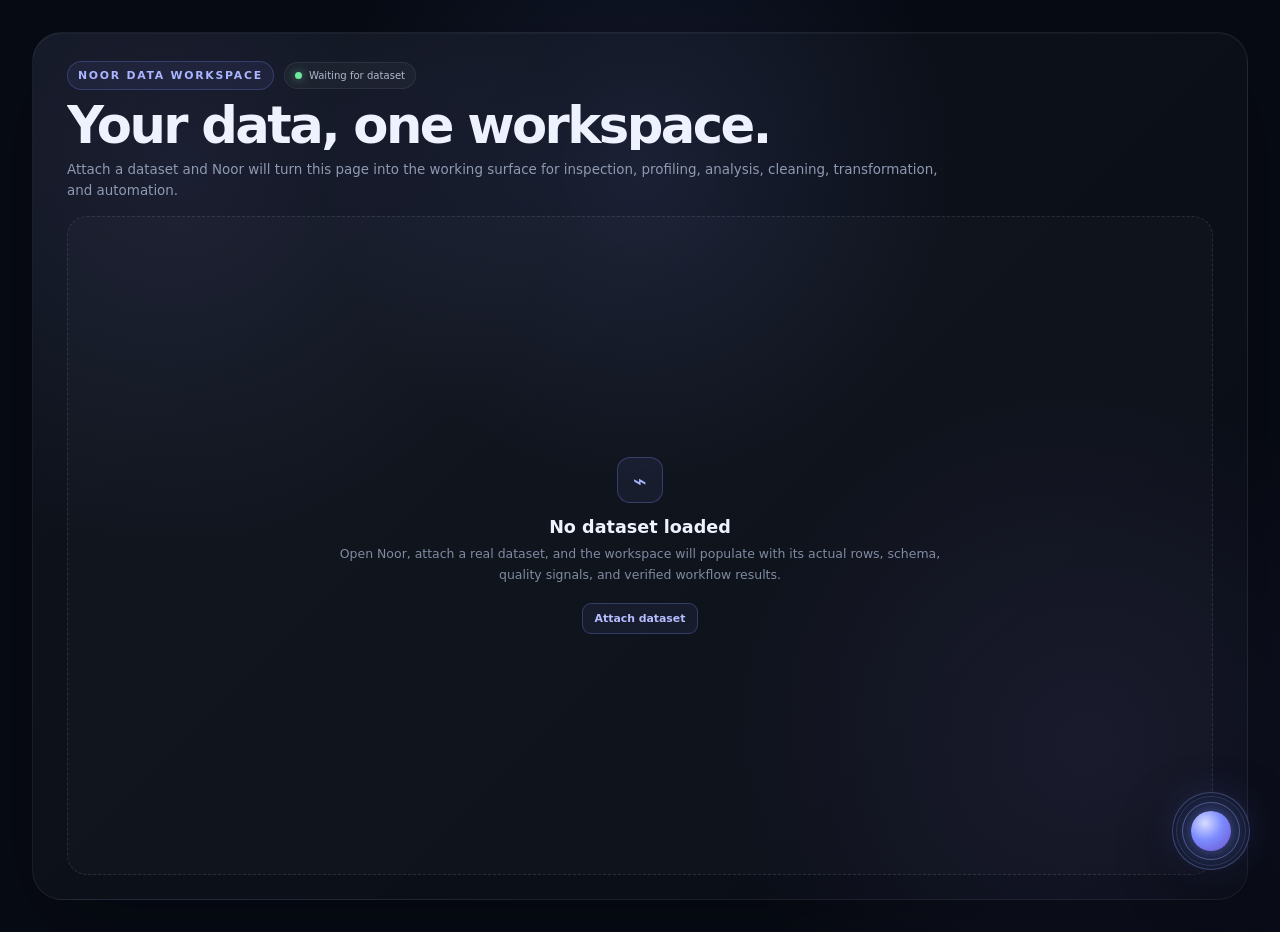
==== commit 213aef1f: "feat(ui): add Excel-style data grid workspace" ====
--- a/src/noor/ui/chat/preview.html
+++ b/src/noor/ui/chat/preview.html
@@ -58,11 +58,15 @@
         </nav>
 
         <section class="workspace-view is-active" id="view-data" data-view-panel="data">
-          <div class="view-header"><div><h2>Data preview</h2><p>Actual records loaded from the attached dataset. Scroll horizontally for wide tables.</p></div><span class="view-note" id="previewCaption">First 25 rows</span></div>
+          <div class="view-header"><div><h2>Data preview</h2><p>Actual records loaded from the attached dataset. The grid keeps headers visible while you inspect wide and long tables.</p></div><span class="view-note" id="previewCaption">First 25 rows</span></div>
           <div class="table-shell">
-            <div class="table-caption"><span id="tableSchemaSummary">Schema loading…</span><span class="scroll-hint">Sticky headers · Horizontal scroll</span></div>
-            <div class="table-scroll">
-              <table id="dataTable"><thead></thead><tbody></tbody></table>
+            <div class="table-caption">
+              <span id="tableSchemaSummary">Schema loading…</span>
+              <span class="grid-selection" id="gridSelection">Click a cell to inspect · Double-click to copy</span>
+              <span class="scroll-hint">Frozen headers · Row numbers · Horizontal scroll</span>
+            </div>
+            <div class="table-scroll" id="dataTableScroll">
+              <table id="dataTable" aria-label="Dataset data grid"><thead></thead><tbody></tbody></table>
             </div>
           </div>
         </section>
@@ -104,5 +108,6 @@
     <form class="composer" id="chatForm"><label class="sr-only" for="messageInput">Message Noor</label><textarea id="messageInput" rows="1" placeholder="Ask Noor what to do with this data…" autocomplete="off"></textarea><button class="send-button" type="submit" aria-label="Send message">↑</button></form>
   </aside>
   <script src="./app.js" defer></script>
+  <script src="./grid.js" defer></script>
 </body>
 </html>
--- a/src/noor/ui/chat/styles.css
+++ b/src/noor/ui/chat/styles.css
@@ -14,8 +14,8 @@
 }
 
 * { box-sizing: border-box; }
-html, body { min-height: 100%; }
-body { margin: 0; min-height: 100vh; overflow: hidden; background: radial-gradient(circle at 50% 18%, rgba(124, 140, 255, 0.12), transparent 32%), radial-gradient(circle at 85% 80%, rgba(155, 124, 255, 0.08), transparent 28%), #070b14; }
+html { min-height: 100%; overflow-y: auto; }
+body { margin: 0; min-height: 100vh; overflow-x: hidden; overflow-y: auto; background: radial-gradient(circle at 50% 18%, rgba(124, 140, 255, 0.12), transparent 32%), radial-gradient(circle at 85% 80%, rgba(155, 124, 255, 0.08), transparent 28%), #070b14; }
 button, textarea { font: inherit; }
 button { border: 0; }
 
--- a/src/noor/ui/chat/workspace.css
+++ b/src/noor/ui/chat/workspace.css
@@ -1,70 +1,95 @@
 .data-workspace {
-  width: min(1440px, 100%);
-  height: calc(100vh - 56px);
-  min-height: 620px;
+  width: min(1680px, 100%);
+  min-height: calc(100vh - 32px);
   display: flex;
   flex-direction: column;
-  gap: 18px;
-  padding: 34px 470px 30px 44px;
-  overflow: hidden;
+  gap: 14px;
+  padding: 28px 34px 24px;
+  overflow: visible;
   border: 1px solid rgba(148,163,184,0.1);
-  border-radius: 36px;
-  background: linear-gradient(135deg, rgba(255,255,255,0.035), rgba(255,255,255,0.012)), radial-gradient(circle at 12% 25%, rgba(124,140,255,0.12), transparent 32%);
+  border-radius: 30px;
+  background: linear-gradient(135deg, rgba(255,255,255,0.035), rgba(255,255,255,0.012)), radial-gradient(circle at 12% 15%, rgba(124,140,255,0.1), transparent 30%);
   box-shadow: inset 0 1px rgba(255,255,255,0.035), 0 30px 100px rgba(0,0,0,0.28);
 }
-.workspace-header { display: flex; align-items: flex-start; justify-content: space-between; gap: 20px; }
-.workspace-header h1 { margin-top: 14px; font-size: clamp(2.3rem, 4.5vw, 4.8rem); }
-.workspace-header p { max-width: 760px; margin: 16px 0 0; color: var(--muted); font-size: 0.92rem; line-height: 1.7; }
-.workspace-state { display: inline-flex; align-items: center; gap: 8px; flex: 0 0 auto; margin-top: 5px; padding: 9px 12px; border: 1px solid rgba(148,163,184,0.12); border-radius: 999px; background: rgba(255,255,255,0.035); color: #aeb8cc; font-size: 0.68rem; white-space: nowrap; }
+.workspace-header { flex: 0 0 auto; }
+.workspace-heading { min-width: 0; }
+.heading-line { display: flex; align-items: center; gap: 10px; flex-wrap: wrap; }
+.workspace-heading h1 { max-width: min(980px, 78vw); margin: 10px 0 0; font-size: clamp(2rem, 4vw, 4.1rem); line-height: 0.98; letter-spacing: -0.05em; overflow: hidden; text-overflow: ellipsis; white-space: nowrap; }
+.workspace-heading p { max-width: 900px; margin: 10px 0 0; color: var(--muted); font-size: 0.84rem; line-height: 1.55; }
+.workspace-state { display: inline-flex; align-items: center; gap: 7px; padding: 7px 10px; border: 1px solid rgba(148,163,184,0.12); border-radius: 999px; background: rgba(255,255,255,0.035); color: #aeb8cc; font-size: 0.63rem; white-space: nowrap; }
 .workspace-active { animation: pulse-dot 1.5s ease-in-out infinite; }
-.dataset-empty { flex: 1; min-height: 280px; display: grid; place-items: center; align-content: center; padding: 40px; text-align: center; border: 1px dashed rgba(148,163,184,0.18); border-radius: 22px; background: rgba(255,255,255,0.018); }
-.dataset-empty h2 { margin: 15px 0 8px; font-size: 1.15rem; }
-.dataset-empty p { max-width: 590px; margin: 0; color: #7f8ba1; font-size: 0.82rem; line-height: 1.7; }
-.empty-icon { width: 48px; height: 48px; display: grid; place-items: center; border: 1px solid rgba(124,140,255,0.3); border-radius: 14px; color: #aab5ff; background: rgba(124,140,255,0.08); font-size: 1.5rem; }
+.dataset-empty { flex: 1; min-height: 320px; display: grid; place-items: center; align-content: center; padding: 40px; text-align: center; border: 1px dashed rgba(148,163,184,0.18); border-radius: 20px; background: rgba(255,255,255,0.018); }
+.dataset-empty h2 { margin: 14px 0 7px; font-size: 1.1rem; }
+.dataset-empty p { max-width: 620px; margin: 0; color: #7f8ba1; font-size: 0.78rem; line-height: 1.65; }
+.empty-icon { width: 46px; height: 46px; display: grid; place-items: center; border: 1px solid rgba(124,140,255,0.3); border-radius: 13px; color: #aab5ff; background: rgba(124,140,255,0.08); font-size: 1.45rem; }
+.empty-action, .inline-action { margin-top: 17px; padding: 8px 12px; border: 1px solid rgba(124,140,255,0.28); border-radius: 9px; background: rgba(124,140,255,0.08); color: #b6beff; cursor: pointer; font-size: 0.68rem; font-weight: 700; }
 .is-hidden { display: none !important; }
-.dataset-view { min-height: 0; flex: 1; display: flex; flex-direction: column; gap: 12px; }
-.dataset-toolbar { display: flex; align-items: center; justify-content: space-between; gap: 14px; }
+.dataset-view { min-height: 720px; flex: 1; display: flex; flex-direction: column; gap: 10px; }
+.dataset-toolbar { flex: 0 0 auto; display: flex; align-items: center; justify-content: space-between; gap: 14px; }
 .dataset-file-info strong, .dataset-file-info span { display: block; }
-.dataset-file-info strong { color: #e7ebf6; font-size: 0.86rem; overflow: hidden; text-overflow: ellipsis; white-space: nowrap; }
-.dataset-file-info span { margin-top: 3px; color: #77849a; font-size: 0.68rem; }
-.refresh-button { padding: 8px 11px; border: 1px solid rgba(124,140,255,0.25); border-radius: 9px; background: rgba(124,140,255,0.08); color: #b6beff; cursor: pointer; font-size: 0.68rem; font-weight: 700; }
-.refresh-button:hover { background: rgba(124,140,255,0.14); }
-.dataset-stats { display: grid; grid-template-columns: repeat(4, minmax(0, 1fr)); gap: 8px; }
-.dataset-stats article { min-width: 0; padding: 11px 12px; border: 1px solid rgba(148,163,184,0.1); border-radius: 12px; background: rgba(255,255,255,0.025); }
-.dataset-stats span, .dataset-stats strong { display: block; }
-.dataset-stats span { color: #758197; font-size: 0.62rem; }
-.dataset-stats strong { margin-top: 5px; color: #d9deeb; font-size: 0.78rem; overflow: hidden; text-overflow: ellipsis; white-space: nowrap; }
-.table-shell { min-height: 0; flex: 1; display: flex; flex-direction: column; overflow: hidden; border: 1px solid rgba(148,163,184,0.11); border-radius: 17px; background: rgba(5,9,17,0.48); }
-.table-caption { display: flex; align-items: center; justify-content: space-between; gap: 12px; padding: 11px 13px; border-bottom: 1px solid rgba(148,163,184,0.1); }
-.table-caption div { display: flex; align-items: baseline; gap: 8px; }
-.table-caption strong { color: #cfd6e5; font-size: 0.72rem; }
-.table-caption span { color: #718097; font-size: 0.62rem; }
-.scroll-hint { color: #5f6b80 !important; white-space: nowrap; }
-.table-scroll { min-height: 0; flex: 1; overflow: auto; scrollbar-width: thin; }
-.data-workspace table { width: max-content; min-width: 100%; border-collapse: separate; border-spacing: 0; font-size: 0.66rem; }
-.data-workspace th, .data-workspace td { min-width: 120px; max-width: 300px; padding: 9px 10px; border-right: 1px solid rgba(148,163,184,0.07); border-bottom: 1px solid rgba(148,163,184,0.07); text-align: left; vertical-align: top; white-space: nowrap; overflow: hidden; text-overflow: ellipsis; }
+.file-title-row { display: flex; align-items: center; gap: 8px; min-width: 0; }
+.dataset-file-info strong { max-width: min(760px, 58vw); color: #e7ebf6; font-size: 0.82rem; overflow: hidden; text-overflow: ellipsis; white-space: nowrap; }
+.file-ready { padding: 3px 6px; border: 1px solid rgba(110,231,160,0.18); border-radius: 5px; color: #76d99d; background: rgba(110,231,160,0.06); font-size: 0.5rem; font-weight: 800; letter-spacing: 0.08em; }
+.dataset-file-info span { margin-top: 3px; color: #77849a; font-size: 0.63rem; }
+.toolbar-actions { display: flex; gap: 7px; flex: 0 0 auto; }
+.toolbar-button, .inline-action { margin: 0; padding: 7px 10px; border: 1px solid rgba(124,140,255,0.22); border-radius: 8px; background: rgba(124,140,255,0.07); color: #adb7ff; cursor: pointer; font-size: 0.63rem; font-weight: 700; }
+.toolbar-button:hover, .inline-action:hover, .empty-action:hover { background: rgba(124,140,255,0.13); }
+.dataset-stats { flex: 0 0 auto; display: grid; grid-template-columns: repeat(5, minmax(0, 1fr)); gap: 7px; }
+.dataset-stats article { min-width: 0; padding: 9px 11px; border: 1px solid rgba(148,163,184,0.09); border-radius: 11px; background: rgba(255,255,255,0.024); }
+.dataset-stats span, .dataset-stats strong, .dataset-stats small { display: block; }
+.dataset-stats span { color: #718097; font-size: 0.58rem; }
+.dataset-stats strong { margin-top: 4px; color: #d9deeb; font-size: 0.76rem; overflow: hidden; text-overflow: ellipsis; white-space: nowrap; }
+.dataset-stats small { margin-top: 3px; color: #566278; font-size: 0.51rem; overflow: hidden; text-overflow: ellipsis; white-space: nowrap; }
+.workspace-tabs { flex: 0 0 auto; display: flex; align-items: center; gap: 4px; border-bottom: 1px solid rgba(148,163,184,0.1); }
+.workspace-tab { padding: 8px 11px; border-bottom: 2px solid transparent; background: transparent; color: #718097; cursor: pointer; font-size: 0.64rem; font-weight: 700; }
+.workspace-tab:hover { color: #b8c1d2; }
+.workspace-tab.is-active { border-bottom-color: #7c8cff; color: #dfe4ff; }
+.workspace-view { min-height: 460px; display: none; flex-direction: column; gap: 10px; }
+.workspace-view.is-active { display: flex; }
+.view-header { flex: 0 0 auto; display: flex; align-items: center; justify-content: space-between; gap: 14px; }
+.view-header h2 { margin: 0; color: #dce2ef; font-size: 0.83rem; }
+.view-header p { margin: 3px 0 0; color: #6f7c92; font-size: 0.61rem; }
+.view-note { flex: 0 0 auto; color: #6f7c92; font-size: 0.6rem; }
+.table-shell, .columns-table-shell { min-height: 420px; display: flex; flex-direction: column; overflow: hidden; border: 1px solid rgba(148,163,184,0.1); border-radius: 14px; background: rgba(5,9,17,0.5); }
+.table-caption { flex: 0 0 auto; display: flex; align-items: center; justify-content: space-between; gap: 12px; padding: 8px 11px; border-bottom: 1px solid rgba(148,163,184,0.09); color: #66738a; font-size: 0.58rem; }
+.scroll-hint { white-space: nowrap; }
+.table-scroll { min-height: 0; max-height: 560px; overflow: auto; scrollbar-width: thin; }
+.data-workspace table { width: max-content; min-width: 100%; border-collapse: separate; border-spacing: 0; font-size: 0.62rem; }
+.data-workspace th, .data-workspace td { min-width: 115px; max-width: 290px; padding: 8px 9px; border-right: 1px solid rgba(148,163,184,0.06); border-bottom: 1px solid rgba(148,163,184,0.06); text-align: left; vertical-align: top; white-space: nowrap; overflow: hidden; text-overflow: ellipsis; }
 .data-workspace th { position: sticky; top: 0; z-index: 2; background: #101729; color: #aeb8cc; font-weight: 800; }
-.data-workspace th::after { content: attr(title); display: block; margin-top: 3px; color: #59667d; font-size: 0.54rem; font-weight: 500; }
+.data-workspace th::after { content: attr(title); display: block; margin-top: 3px; color: #59667d; font-size: 0.5rem; font-weight: 500; }
 .data-workspace td { color: #b8c1d2; background: rgba(255,255,255,0.008); }
 .data-workspace tr:hover td { background: rgba(124,140,255,0.045); }
 .data-workspace td.null-value { color: #59667d; font-style: italic; }
+.profile-grid, .quality-grid { display: grid; grid-template-columns: repeat(4, minmax(0, 1fr)); gap: 8px; flex: 0 0 auto; }
+.profile-card, .quality-card { padding: 13px; border: 1px solid rgba(148,163,184,0.09); border-radius: 12px; background: rgba(255,255,255,0.025); }
+.profile-card span, .quality-card span { display: block; color: #6f7c92; font-size: 0.57rem; }
+.profile-card strong, .quality-card strong { display: block; margin-top: 5px; color: #e0e5f0; font-size: 0.9rem; }
+.profile-card small, .quality-card small { display: block; margin-top: 3px; color: #59667d; font-size: 0.54rem; }
+.column-profile-shell { min-height: 0; display: flex; flex-direction: column; gap: 7px; }
+.section-label { color: #6f7c92; font-size: 0.58rem; font-weight: 700; text-transform: uppercase; letter-spacing: 0.08em; }
+.column-profile { max-height: 520px; overflow: auto; border: 1px solid rgba(148,163,184,0.08); border-radius: 12px; }
+.column-row { display: grid; grid-template-columns: minmax(150px, 1.4fr) 90px 100px 90px; gap: 8px; padding: 9px 10px; border-bottom: 1px solid rgba(148,163,184,0.06); font-size: 0.59rem; }
+.column-row:last-child { border-bottom: 0; }
+.column-row strong { color: #cfd6e5; overflow: hidden; text-overflow: ellipsis; white-space: nowrap; }
+.column-row span { color: #718097; }
+.quality-card.issue strong { color: #ffbe78; }
+.quality-card.clean strong { color: #78dca1; }
+.profile-placeholder { min-height: 110px; display: grid; place-items: center; align-content: center; gap: 5px; padding: 22px; border: 1px dashed rgba(148,163,184,0.12); border-radius: 12px; color: #66738a; text-align: center; }
+.profile-placeholder strong { color: #aeb8cc; font-size: 0.68rem; }
+.profile-placeholder span { font-size: 0.58rem; }
+.columns-table-shell { overflow: auto; }
+.columns-table { width: 100% !important; border-collapse: collapse !important; font-size: 0.62rem !important; }
+.columns-table th, .columns-table td { min-width: auto !important; max-width: none !important; padding: 9px 11px !important; }
+.columns-table th { position: sticky; top: 0; z-index: 2; background: #101729; }
+.activity-list { max-height: 560px; overflow: auto; display: grid; gap: 7px; }
+.activity-item { padding: 11px 12px; border: 1px solid rgba(148,163,184,0.09); border-radius: 11px; background: rgba(255,255,255,0.024); }
+.activity-item header { display: flex; align-items: center; justify-content: space-between; gap: 10px; }
+.activity-item strong { color: #cfd6e5; font-size: 0.65rem; }
+.activity-item time { color: #59667d; font-size: 0.52rem; }
+.activity-item p { margin: 5px 0 0; color: #7d899e; font-size: 0.58rem; line-height: 1.5; }
+.activity-status { display: inline-flex; margin-top: 7px; padding: 3px 6px; border-radius: 5px; color: #78dca1; background: rgba(110,231,160,0.06); font-size: 0.5rem; font-weight: 800; }
 @keyframes pulse-dot { 0%,100% { box-shadow: 0 0 5px rgba(110,231,160,0.3); } 50% { box-shadow: 0 0 14px rgba(110,231,160,0.75); } }
-@media (max-width: 1180px) { .data-workspace { padding-right: 44px; } }
-@media (max-width: 900px) {
-  body { overflow: auto; }
-  .preview-shell { min-height: 100vh; padding: 12px; place-items: stretch; }
-  .data-workspace { width: 100%; height: auto; min-height: calc(100vh - 24px); padding: 28px; border-radius: 26px; }
-  .workspace-header { flex-direction: column; }
-  .dataset-stats { grid-template-columns: repeat(2, minmax(0, 1fr)); }
-  .chat-panel { right: 18px; bottom: 18px; }
-  .noor-orb { right: 18px; bottom: 18px; }
-}
-@media (max-width: 700px) {
-  .data-workspace { min-height: 100vh; padding: 22px 18px; border-radius: 0; }
-  .workspace-header h1 { font-size: 2.7rem; }
-  .dataset-stats { grid-template-columns: 1fr 1fr; }
-  .table-caption { align-items: flex-start; flex-direction: column; }
-  .scroll-hint { display: none; }
-  .chat-panel { right: 10px; bottom: 10px; width: calc(100vw - 20px); height: calc(100vh - 20px); border-radius: 20px; }
-  .noor-orb { right: 18px; bottom: 18px; }
-}
+@media (max-width: 1100px) { .data-workspace { padding: 22px; } .dataset-stats { grid-template-columns: repeat(3, minmax(0, 1fr)); } }
+@media (max-width: 800px) { .preview-shell { min-height: 100vh; padding: 10px; place-items: stretch; } .data-workspace { width: 100%; min-height: calc(100vh - 20px); padding: 20px; border-radius: 22px; } .workspace-heading h1 { max-width: 100%; white-space: normal; } .dataset-toolbar, .view-header { align-items: flex-start; flex-direction: column; } .dataset-stats { grid-template-columns: repeat(2, minmax(0, 1fr)); } .toolbar-actions { width: 100%; } .toolbar-button { flex: 1; } .workspace-tabs { overflow-x: auto; } .workspace-tab { flex: 0 0 auto; } .profile-grid, .quality-grid { grid-template-columns: repeat(2, minmax(0, 1fr)); } .chat-panel { right: 18px; bottom: 18px; } .noor-orb { right: 18px; bottom: 18px; } }
+@media (max-width: 560px) { .data-workspace { min-height: 100vh; padding: 18px 14px; border-radius: 0; } .dataset-stats { grid-template-columns: 1fr 1fr; } .profile-grid, .quality-grid { grid-template-columns: 1fr 1fr; } .column-row { grid-template-columns: 1fr 70px; } .column-row span:nth-child(n+3) { display: none; } .table-caption .scroll-hint { display: none; } }
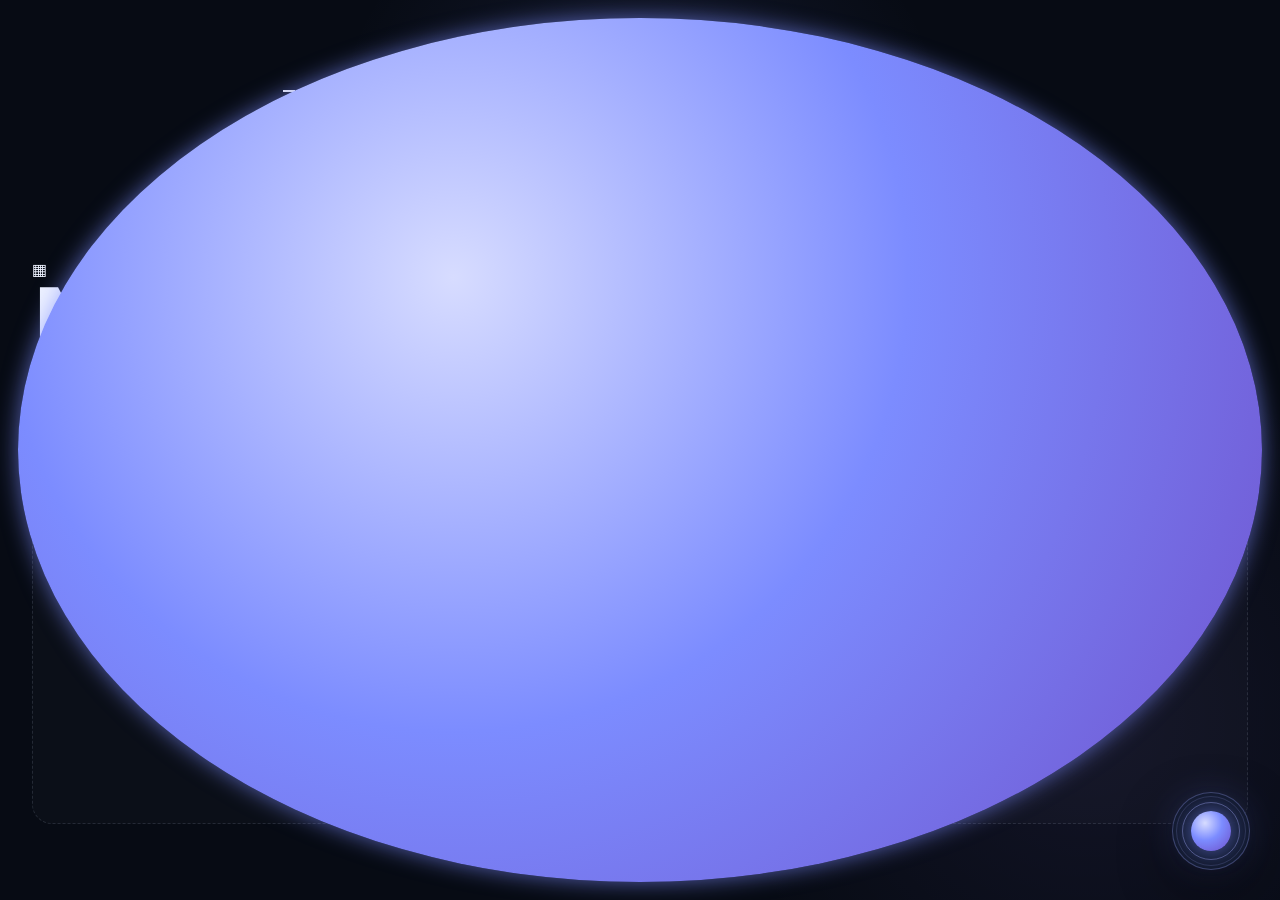
==== commit 83fcd94f: "Redesign Noor workspace around analytical dashboard UI" ====
--- a/src/noor/ui/chat/preview.html
+++ b/src/noor/ui/chat/preview.html
@@ -9,89 +9,142 @@
   <link rel="stylesheet" href="./workspace.css">
 </head>
 <body class="preview-page">
-  <main class="preview-shell">
-    <section class="data-workspace" aria-label="Noor data workspace">
-      <header class="workspace-header">
-        <div class="workspace-heading">
-          <div class="heading-line">
-            <span class="preview-badge">NOOR DATA WORKSPACE</span>
-            <span class="workspace-state" id="workspaceState"><span class="status-dot"></span><span>Waiting for dataset</span></span>
+  <main class="app-shell" aria-label="Noor data workspace">
+    <aside class="workspace-sidebar">
+      <div class="brand-block">
+        <button class="brand-orb" id="sidebarOrb" type="button" aria-label="Open Noor assistant"><span class="orb-core"></span></button>
+        <div><strong>NOOR</strong><span>Data Workspace</span></div>
+      </div>
+      <nav class="sidebar-nav" aria-label="Workspace navigation">
+        <button class="sidebar-item is-active" data-view="data" type="button"><span>▦</span>Data</button>
+        <button class="sidebar-item" data-view="profile" type="button"><span>◉</span>Profile</button>
+        <button class="sidebar-item" data-view="quality" type="button"><span>◌</span>Quality</button>
+        <button class="sidebar-item" data-view="columns" type="button"><span>▥</span>Columns</button>
+        <button class="sidebar-item" data-view="insights" type="button"><span>✦</span>Insights</button>
+        <button class="sidebar-item" data-view="charts" type="button"><span>▥</span>Charts</button>
+        <button class="sidebar-item" data-view="transform" type="button"><span>⇄</span>Transform</button>
+        <button class="sidebar-item" data-view="activity" type="button"><span>◷</span>Activity</button>
+      </nav>
+      <div class="sidebar-footer">
+        <div class="dataset-status-card">
+          <span>Dataset Status</span>
+          <strong><i class="status-dot"></i><em id="sidebarStatus">Waiting</em></strong>
+          <small id="sidebarRows">Attach a dataset</small>
+          <small id="sidebarColumns">— columns</small>
+          <small id="sidebarQuality">Quality unavailable</small>
+        </div>
+        <div class="memory-status"><span>Workspace memory</span><strong id="sidebarMemory">—</strong></div>
+      </div>
+    </aside>
+
+    <section class="workspace-main">
+      <header class="topbar">
+        <div class="dataset-identity">
+          <div class="file-icon">▦</div>
+          <div class="dataset-heading">
+            <div class="heading-row"><h1 id="workspaceTitle">Noor Data Workspace</h1><span class="workspace-state" id="workspaceState"><span class="status-dot"></span><span>Waiting for dataset</span></span></div>
+            <p id="workspaceSubtitle">Attach a real dataset. Noor will keep the data in this workspace while chat controls inspection, profiling, analysis, cleaning, transformation, and automation.</p>
           </div>
-          <h1 id="workspaceTitle">Your data, one workspace.</h1>
-          <p id="workspaceSubtitle">Attach a dataset and Noor will turn this page into the working surface for inspection, profiling, analysis, cleaning, transformation, and automation.</p>
+        </div>
+        <div class="topbar-actions">
+          <div class="command-box"><span>⌕</span><input id="workspaceCommand" type="text" placeholder="Ask Noor anything about your data…" autocomplete="off"><button id="workspaceCommandSend" type="button">Send</button></div>
+          <button class="topbar-button" id="openAttach" type="button">Attach</button>
+          <button class="topbar-button" id="openChatTop" type="button">Noor</button>
+          <button class="topbar-icon" type="button" title="Workspace settings" aria-label="Workspace settings">⚙</button>
         </div>
       </header>
 
       <section class="dataset-empty" id="datasetEmpty" aria-live="polite">
-        <div class="empty-icon">⌁</div>
+        <div class="empty-icon">▦</div>
         <h2>No dataset loaded</h2>
-        <p>Open Noor, attach a real dataset, and the workspace will populate with its actual rows, schema, quality signals, and verified workflow results.</p>
+        <p>Attach a real dataset and Noor will populate this workspace with its actual schema, records, profile metrics, quality findings, and verified workflow activity.</p>
         <button class="empty-action" id="emptyAttach" type="button">Attach dataset</button>
       </section>
 
       <section class="dataset-view is-hidden" id="datasetView" aria-live="polite">
-        <div class="dataset-toolbar">
-          <div class="dataset-file-info">
-            <div class="file-title-row"><strong id="datasetTitle">Dataset</strong><span class="file-ready">READY</span></div>
-            <span id="datasetMeta">—</span>
-          </div>
-          <div class="toolbar-actions">
-            <button class="toolbar-button" id="refreshPreview" type="button">Refresh</button>
-            <button class="toolbar-button" id="runProfile" type="button">Profile dataset</button>
-          </div>
-        </div>
-
-        <div class="dataset-stats" id="datasetStats">
-          <article><span>Rows</span><strong id="statRows">25 preview</strong><small id="statRowsHint">bounded preview</small></article>
-          <article><span>Columns</span><strong id="statColumns">—</strong><small id="statColumnsHint">loaded schema</small></article>
-          <article><span>Missing</span><strong id="statMissing">—</strong><small id="statMissingHint">profile to calculate</small></article>
-          <article><span>Duplicates</span><strong id="statDuplicates">—</strong><small id="statDuplicatesHint">profile to calculate</small></article>
-          <article><span>Format</span><strong id="statFormat">—</strong><small id="statSize">—</small></article>
-        </div>
+        <section class="metric-strip" aria-label="Dataset metrics">
+          <article class="metric-card metric-blue"><span>▦</span><div><small>Total Rows</small><strong id="statRows">—</strong><em id="statRowsHint">Profile to calculate</em></div></article>
+          <article class="metric-card metric-purple"><span>▥</span><div><small>Total Columns</small><strong id="statColumns">—</strong><em id="statColumnsHint">Loaded schema</em></div></article>
+          <article class="metric-card metric-red"><span>◌</span><div><small>Missing Values</small><strong id="statMissing">—</strong><em id="statMissingHint">Profile to calculate</em></div></article>
+          <article class="metric-card metric-yellow"><span>⟳</span><div><small>Duplicate Rows</small><strong id="statDuplicates">—</strong><em id="statDuplicatesHint">Profile to calculate</em></div></article>
+          <article class="metric-card metric-green"><span>✓</span><div><small>Data Completeness</small><strong id="statQuality">—</strong><em id="statQualityHint">Profile to calculate</em></div></article>
+          <article class="metric-card metric-cyan"><span>◈</span><div><small>Memory Usage</small><strong id="statMemory">—</strong><em id="statMemoryHint">Profile to calculate</em></div></article>
+          <article class="metric-card metric-slate"><span>◷</span><div><small>Last Updated</small><strong id="statUpdated">Now</strong><em id="statUpdatedHint">Local workspace</em></div></article>
+        </section>
 
         <nav class="workspace-tabs" aria-label="Dataset views">
           <button class="workspace-tab is-active" data-view="data" type="button">Data</button>
           <button class="workspace-tab" data-view="profile" type="button">Profile</button>
           <button class="workspace-tab" data-view="quality" type="button">Quality</button>
           <button class="workspace-tab" data-view="columns" type="button">Columns</button>
-          <button class="workspace-tab" data-view="activity" type="button">Noor activity</button>
+          <button class="workspace-tab" data-view="insights" type="button">Insights</button>
+          <button class="workspace-tab" data-view="charts" type="button">Charts</button>
+          <button class="workspace-tab" data-view="transform" type="button">Transform</button>
+          <button class="workspace-tab" data-view="activity" type="button">Activity</button>
         </nav>
 
         <section class="workspace-view is-active" id="view-data" data-view-panel="data">
-          <div class="view-header"><div><h2>Data preview</h2><p>Actual records loaded from the attached dataset. The grid keeps headers visible while you inspect wide and long tables.</p></div><span class="view-note" id="previewCaption">First 25 rows</span></div>
-          <div class="table-shell">
-            <div class="table-caption">
-              <span id="tableSchemaSummary">Schema loading…</span>
-              <span class="grid-selection" id="gridSelection">Click a cell to inspect · Double-click to copy</span>
-              <span class="scroll-hint">Frozen headers · Row numbers · Horizontal scroll</span>
+          <div class="data-layout">
+            <div class="data-primary">
+              <div class="data-toolbar">
+                <label class="table-search"><span>⌕</span><input id="gridSearch" type="search" placeholder="Search in preview…"></label>
+                <button class="grid-tool" id="gridFilter" type="button">▽ Filter</button>
+                <button class="grid-tool" id="gridSort" type="button">↕ Sort</button>
+                <button class="grid-tool" id="gridColumns" type="button">▥ Columns</button>
+                <button class="grid-tool" id="gridDensity" type="button">≡ Density</button>
+                <span class="toolbar-spacer"></span>
+                <span class="preview-count" id="previewCaption">Preview</span>
+              </div>
+              <div class="table-shell">
+                <div class="table-caption"><span id="tableSchemaSummary">Schema loading…</span><span class="grid-selection" id="gridSelection">Click a cell to inspect · Double-click to copy</span><span class="scroll-hint">Preview only · horizontal scroll</span></div>
+                <div class="table-scroll" id="dataTableScroll"><table id="dataTable" aria-label="Dataset data grid"><thead></thead><tbody></tbody></table></div>
+                <div class="table-footer"><span id="gridSelectedCount">0 cells selected</span><span id="gridRangeHint">Showing the bounded preview returned by Noor</span><span id="gridRowCount">— rows</span></div>
+              </div>
             </div>
-            <div class="table-scroll" id="dataTableScroll">
-              <table id="dataTable" aria-label="Dataset data grid"><thead></thead><tbody></tbody></table>
-            </div>
+            <aside class="assistant-dock-card">
+              <div class="dock-title"><div class="mini-orb"><span></span></div><div><strong>Noor Assistant</strong><small>Chat control surface</small></div><button id="openChatDock" type="button">↗</button></div>
+              <div class="dock-prompt"><span>Try:</span><button data-chat-prompt="Profile my data">Profile my data</button><button data-chat-prompt="Find missing values">Find missing values</button><button data-chat-prompt="Analyze my data">Analyze my data</button></div>
+              <div class="dock-note" id="dockNote">Attach a dataset and ask Noor to inspect, profile, analyze, clean, or automate it.</div>
+            </aside>
           </div>
         </section>
 
         <section class="workspace-view" id="view-profile" data-view-panel="profile">
-          <div class="view-header"><div><h2>Dataset profile</h2><p>Computed from the full attached dataset when Noor profiles it.</p></div><button class="inline-action" id="profileFromView" type="button">Run profile</button></div>
-          <div class="profile-grid" id="profileSummary">
-            <div class="profile-placeholder"><strong>Profile not run yet</strong><span>Use “Profile dataset” or ask Noor: “Profile my data”.</span></div>
-          </div>
+          <div class="view-header"><div><h2>Dataset profile</h2><p>Deterministic profile computed from the full attached dataset.</p></div><button class="inline-action" id="profileFromView" type="button">Run profile</button></div>
+          <div class="profile-grid" id="profileSummary"><div class="profile-placeholder"><strong>Profile not run yet</strong><span>Use “Run profile” or ask Noor: “Profile my data”.</span></div></div>
           <div class="column-profile-shell"><div class="section-label">Column profile</div><div class="column-profile" id="columnProfile"></div></div>
         </section>
 
         <section class="workspace-view" id="view-quality" data-view-panel="quality">
-          <div class="view-header"><div><h2>Data quality</h2><p>Issues Noor can investigate before you clean or transform the dataset.</p></div></div>
-          <div class="quality-grid" id="qualityGrid"><div class="profile-placeholder"><strong>Quality checks are waiting</strong><span>Run a profile first so Noor can quantify missing values, duplicates, and constant columns.</span></div></div>
+          <div class="view-header"><div><h2>Data quality</h2><p>Quality signals calculated from the real dataset. Completeness excludes validation rules not currently exposed by the profiler.</p></div></div>
+          <div class="quality-dashboard"><div class="quality-overview" id="qualityOverview"><div class="profile-placeholder"><strong>Quality checks are waiting</strong><span>Run a profile first.</span></div></div><div class="quality-bars" id="qualityBars"></div></div>
+          <div class="quality-grid" id="qualityGrid"></div>
         </section>
 
         <section class="workspace-view" id="view-columns" data-view-panel="columns">
-          <div class="view-header"><div><h2>Column dictionary</h2><p>Actual schema detected from the loaded preview.</p></div></div>
-          <div class="columns-table-shell"><table class="columns-table"><thead><tr><th>Column</th><th>Type</th><th>Preview uniqueness</th><th>Missing in profile</th></tr></thead><tbody id="columnsTable"></tbody></table></div>
+          <div class="view-header"><div><h2>Column dictionary</h2><p>Schema and profile information from the actual loaded dataset.</p></div></div>
+          <div class="columns-table-shell"><table class="columns-table"><thead><tr><th>Column</th><th>Type</th><th>Unique</th><th>Missing</th><th>Missing %</th></tr></thead><tbody id="columnsTable"></tbody></table></div>
+        </section>
+
+        <section class="workspace-view" id="view-insights" data-view-panel="insights">
+          <div class="view-header"><div><h2>Data insights</h2><p>Conservative findings derived only from Noor's deterministic profile. No fabricated business conclusions.</p></div><button class="inline-action" data-chat-prompt="Analyze my data">Ask Noor to analyze</button></div>
+          <div class="insight-grid" id="insightGrid"><div class="profile-placeholder"><strong>Profile required</strong><span>Run a profile to generate evidence-backed observations.</span></div></div>
+        </section>
+
+        <section class="workspace-view" id="view-charts" data-view-panel="charts">
+          <div class="view-header"><div><h2>Charts</h2><p>Live quality visualizations from the full profile. Analytical/business charts can be requested through Noor chat.</p></div><button class="inline-action" data-chat-prompt="Create a useful chart from my data">Ask Noor for a chart</button></div>
+          <div class="charts-grid"><article class="chart-card"><header><strong>Missing values by column</strong><span>Full profile</span></header><div class="bar-chart" id="missingChart"></div></article><article class="chart-card"><header><strong>Column completeness</strong><span>Full profile</span></header><div class="completeness-chart" id="completenessChart"></div></article></div>
+        </section>
+
+        <section class="workspace-view" id="view-transform" data-view-panel="transform">
+          <div class="view-header"><div><h2>Transform</h2><p>Use Noor chat for controlled transformations. The planner decides whether the attached file supports the requested operation.</p></div></div>
+          <div class="transform-grid"><button class="action-card" data-chat-prompt="Clean my data"><strong>Clean data</strong><span>Ask Noor to identify and apply supported cleaning operations.</span></button><button class="action-card" data-chat-prompt="Remove duplicate rows"><strong>Remove duplicates</strong><span>For supported workbook operations, Noor will plan and verify the transformation.</span></button><button class="action-card" data-chat-prompt="Fill blank values"><strong>Fill blanks</strong><span>Specify the column and replacement value in chat.</span></button><button class="action-card" data-chat-prompt="Rename header"><strong>Rename header</strong><span>Specify the header and target name in chat.</span></button></div>
+          <div class="transform-warning">No transformation is performed by this page itself. Every operation is routed through Noor's planner and verification layer.</div>
         </section>
 
         <section class="workspace-view" id="view-activity" data-view-panel="activity">
-          <div class="view-header"><div><h2>Noor activity</h2><p>Every chat-driven workflow is reflected here so the workspace explains what Noor actually did.</p></div></div>
-          <div class="activity-list" id="activityList"><div class="profile-placeholder"><strong>No workflows yet</strong><span>Open Noor and ask for an inspection, profile, analysis, cleaning, transformation, or Excel operation.</span></div></div>
+          <div class="view-header"><div><h2>Noor activity</h2><p>Workflow plans and verification status produced by the real chat execution path.</p></div></div>
+          <div class="activity-list" id="activityList"><div class="profile-placeholder"><strong>No workflows yet</strong><span>Ask Noor to inspect, profile, analyze, clean, transform, or automate the dataset.</span></div></div>
         </section>
       </section>
     </section>
@@ -107,7 +160,9 @@
     <div class="suggestions" id="suggestions" aria-label="Suggested next steps"><button type="button" data-prompt="Inspect my dataset" data-requires-dataset="true" disabled>Inspect</button><button type="button" data-prompt="Profile my data" data-requires-dataset="true" disabled>Profile</button><button type="button" data-prompt="Analyze my data" data-requires-dataset="true" disabled>Analyze</button><button type="button" data-prompt="Search this workbook for Revenue" data-requires-dataset="true" disabled>Search</button><button type="button" data-prompt="Validate formula =SUM(B2:B100)">Formula</button></div>
     <form class="composer" id="chatForm"><label class="sr-only" for="messageInput">Message Noor</label><textarea id="messageInput" rows="1" placeholder="Ask Noor what to do with this data…" autocomplete="off"></textarea><button class="send-button" type="submit" aria-label="Send message">↑</button></form>
   </aside>
+
   <script src="./app.js" defer></script>
   <script src="./grid.js" defer></script>
+  <script src="./dashboard.js" defer></script>
 </body>
 </html>
--- a/src/noor/ui/chat/workspace.css
+++ b/src/noor/ui/chat/workspace.css
@@ -89,7 +89,45 @@
 .activity-item time { color: #59667d; font-size: 0.52rem; }
 .activity-item p { margin: 5px 0 0; color: #7d899e; font-size: 0.58rem; line-height: 1.5; }
 .activity-status { display: inline-flex; margin-top: 7px; padding: 3px 6px; border-radius: 5px; color: #78dca1; background: rgba(110,231,160,0.06); font-size: 0.5rem; font-weight: 800; }
+
+/* Excel-style data grid */
+.table-caption { flex-wrap: wrap; }
+.grid-selection { min-width: 180px; max-width: 42%; overflow: hidden; text-overflow: ellipsis; white-space: nowrap; color: #9aa6ba; }
+#dataTable { min-width: max-content; }
+#dataTable .grid-corner,
+#dataTable .grid-row-number {
+  width: 48px;
+  min-width: 48px;
+  max-width: 48px;
+  padding: 0 7px;
+  text-align: center;
+  color: #68758b;
+  background: #0c1220;
+  font-variant-numeric: tabular-nums;
+  user-select: none;
+}
+#dataTable .grid-corner { position: sticky; left: 0; top: 0; z-index: 8; color: #8995aa; background: #0b111e; }
+#dataTable .grid-row-number { position: sticky; left: 0; z-index: 4; font-weight: 700; border-right: 1px solid rgba(148,163,184,0.12); }
+#dataTable .grid-row-number.is-selected-row { color: #cdd5e8; background: rgba(124,140,255,0.14); }
+#dataTable .grid-column-header { min-width: 150px; padding: 5px 10px 7px; border-right: 1px solid rgba(148,163,184,0.09); border-bottom: 1px solid rgba(148,163,184,0.13); background: #11182a; }
+#dataTable .grid-column-header.is-selected-column { background: #182142; color: #e0e6ff; }
+#dataTable .grid-letter,
+#dataTable .grid-name,
+#dataTable .grid-type { display: block; }
+#dataTable .grid-letter { margin-bottom: 3px; color: #69758b; font-size: 0.49rem; font-weight: 800; letter-spacing: 0.08em; }
+#dataTable .grid-name { color: #c5ccda; font-size: 0.62rem; font-weight: 800; overflow: hidden; text-overflow: ellipsis; }
+#dataTable .grid-type { margin-top: 3px; color: #5f6b80; font-size: 0.48rem; font-weight: 500; }
+#dataTable .grid-cell { min-width: 150px; height: 32px; padding: 7px 10px; cursor: cell; outline: none; }
+#dataTable .grid-cell:hover { background: rgba(124,140,255,0.065); }
+#dataTable .grid-cell:focus-visible { box-shadow: inset 0 0 0 1px rgba(124,140,255,0.55); }
+#dataTable .grid-cell.is-selected { position: relative; z-index: 3; background: rgba(124,140,255,0.1); box-shadow: inset 0 0 0 1px rgba(124,140,255,0.72); color: #e4e8f5; }
+#dataTable .grid-cell.null-value { color: #626e83; }
+#dataTable tbody tr:hover .grid-row-number { background: #121a2a; color: #9ca8bc; }
+#dataTable thead .grid-column-header::after { display: none; }
+#dataTable tbody tr:last-child .grid-row-number,
+#dataTable tbody tr:last-child .grid-cell { border-bottom-color: rgba(148,163,184,0.1); }
+
 @keyframes pulse-dot { 0%,100% { box-shadow: 0 0 5px rgba(110,231,160,0.3); } 50% { box-shadow: 0 0 14px rgba(110,231,160,0.75); } }
 @media (max-width: 1100px) { .data-workspace { padding: 22px; } .dataset-stats { grid-template-columns: repeat(3, minmax(0, 1fr)); } }
-@media (max-width: 800px) { .preview-shell { min-height: 100vh; padding: 10px; place-items: stretch; } .data-workspace { width: 100%; min-height: calc(100vh - 20px); padding: 20px; border-radius: 22px; } .workspace-heading h1 { max-width: 100%; white-space: normal; } .dataset-toolbar, .view-header { align-items: flex-start; flex-direction: column; } .dataset-stats { grid-template-columns: repeat(2, minmax(0, 1fr)); } .toolbar-actions { width: 100%; } .toolbar-button { flex: 1; } .workspace-tabs { overflow-x: auto; } .workspace-tab { flex: 0 0 auto; } .profile-grid, .quality-grid { grid-template-columns: repeat(2, minmax(0, 1fr)); } .chat-panel { right: 18px; bottom: 18px; } .noor-orb { right: 18px; bottom: 18px; } }
-@media (max-width: 560px) { .data-workspace { min-height: 100vh; padding: 18px 14px; border-radius: 0; } .dataset-stats { grid-template-columns: 1fr 1fr; } .profile-grid, .quality-grid { grid-template-columns: 1fr 1fr; } .column-row { grid-template-columns: 1fr 70px; } .column-row span:nth-child(n+3) { display: none; } .table-caption .scroll-hint { display: none; } }
+@media (max-width: 800px) { .preview-shell { min-height: 100vh; padding: 10px; place-items: stretch; } .data-workspace { width: 100%; min-height: calc(100vh - 20px); padding: 20px; border-radius: 22px; } .workspace-heading h1 { max-width: 100%; white-space: normal; } .dataset-toolbar, .view-header { align-items: flex-start; flex-direction: column; } .dataset-stats { grid-template-columns: repeat(2, minmax(0, 1fr)); } .toolbar-actions { width: 100%; } .toolbar-button { flex: 1; } .workspace-tabs { overflow-x: auto; } .workspace-tab { flex: 0 0 auto; } .profile-grid, .quality-grid { grid-template-columns: repeat(2, minmax(0, 1fr)); } .chat-panel { right: 18px; bottom: 18px; } .noor-orb { right: 18px; bottom: 18px; } .grid-selection { max-width: 100%; flex-basis: 100%; order: 3; } }
+@media (max-width: 560px) { .data-workspace { min-height: 100vh; padding: 18px 14px; border-radius: 0; } .dataset-stats { grid-template-columns: 1fr 1fr; } .profile-grid, .quality-grid { grid-template-columns: 1fr 1fr; } .column-row { grid-template-columns: 1fr 70px; } .column-row span:nth-child(n+3) { display: none; } .table-caption .scroll-hint { display: none; } #dataTable .grid-column-header, #dataTable .grid-cell { min-width: 125px; } #dataTable .grid-corner, #dataTable .grid-row-number { min-width: 42px; width: 42px; } }
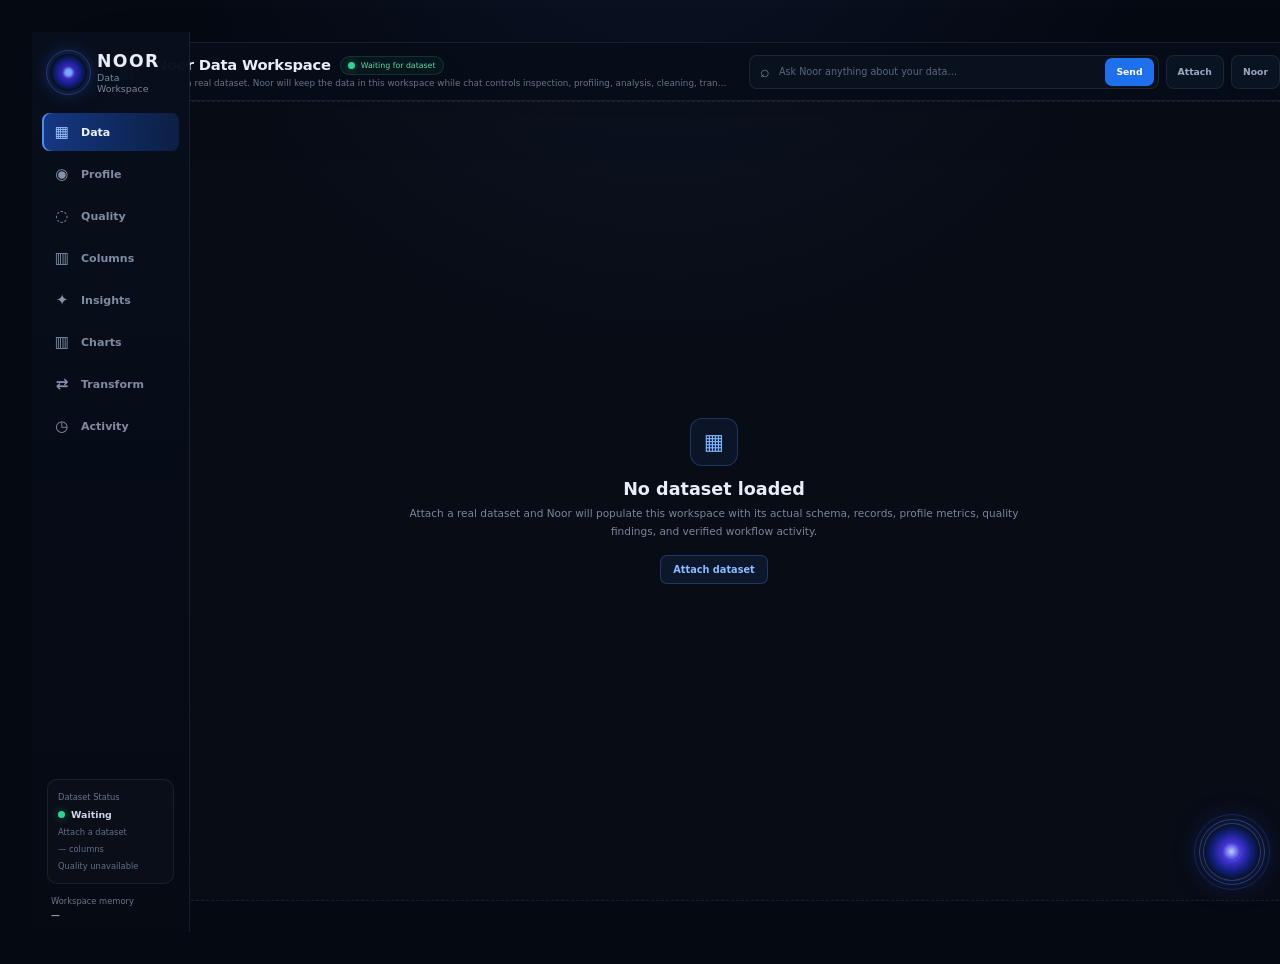
==== commit bc62d66b: "Preserve V1 app compatibility elements in new workspace" ====
--- a/src/noor/ui/chat/preview.html
+++ b/src/noor/ui/chat/preview.html
@@ -62,6 +62,10 @@
       </section>
 
       <section class="dataset-view is-hidden" id="datasetView" aria-live="polite">
+        <div class="compatibility-data" aria-hidden="true">
+          <span id="datasetTitle"></span><span id="datasetMeta"></span><span id="statFormat"></span><span id="statSize"></span>
+          <button id="refreshPreview" type="button"></button><button id="runProfile" type="button"></button>
+        </div>
         <section class="metric-strip" aria-label="Dataset metrics">
           <article class="metric-card metric-blue"><span>▦</span><div><small>Total Rows</small><strong id="statRows">—</strong><em id="statRowsHint">Profile to calculate</em></div></article>
           <article class="metric-card metric-purple"><span>▥</span><div><small>Total Columns</small><strong id="statColumns">—</strong><em id="statColumnsHint">Loaded schema</em></div></article>
--- a/src/noor/ui/chat/workspace.css
+++ b/src/noor/ui/chat/workspace.css
@@ -1,133 +1,282 @@
-.data-workspace {
-  width: min(1680px, 100%);
-  min-height: calc(100vh - 32px);
-  display: flex;
-  flex-direction: column;
-  gap: 14px;
-  padding: 28px 34px 24px;
-  overflow: visible;
-  border: 1px solid rgba(148,163,184,0.1);
-  border-radius: 30px;
-  background: linear-gradient(135deg, rgba(255,255,255,0.035), rgba(255,255,255,0.012)), radial-gradient(circle at 12% 15%, rgba(124,140,255,0.1), transparent 30%);
-  box-shadow: inset 0 1px rgba(255,255,255,0.035), 0 30px 100px rgba(0,0,0,0.28);
-}
-.workspace-header { flex: 0 0 auto; }
-.workspace-heading { min-width: 0; }
-.heading-line { display: flex; align-items: center; gap: 10px; flex-wrap: wrap; }
-.workspace-heading h1 { max-width: min(980px, 78vw); margin: 10px 0 0; font-size: clamp(2rem, 4vw, 4.1rem); line-height: 0.98; letter-spacing: -0.05em; overflow: hidden; text-overflow: ellipsis; white-space: nowrap; }
-.workspace-heading p { max-width: 900px; margin: 10px 0 0; color: var(--muted); font-size: 0.84rem; line-height: 1.55; }
-.workspace-state { display: inline-flex; align-items: center; gap: 7px; padding: 7px 10px; border: 1px solid rgba(148,163,184,0.12); border-radius: 999px; background: rgba(255,255,255,0.035); color: #aeb8cc; font-size: 0.63rem; white-space: nowrap; }
-.workspace-active { animation: pulse-dot 1.5s ease-in-out infinite; }
-.dataset-empty { flex: 1; min-height: 320px; display: grid; place-items: center; align-content: center; padding: 40px; text-align: center; border: 1px dashed rgba(148,163,184,0.18); border-radius: 20px; background: rgba(255,255,255,0.018); }
-.dataset-empty h2 { margin: 14px 0 7px; font-size: 1.1rem; }
-.dataset-empty p { max-width: 620px; margin: 0; color: #7f8ba1; font-size: 0.78rem; line-height: 1.65; }
-.empty-icon { width: 46px; height: 46px; display: grid; place-items: center; border: 1px solid rgba(124,140,255,0.3); border-radius: 13px; color: #aab5ff; background: rgba(124,140,255,0.08); font-size: 1.45rem; }
-.empty-action, .inline-action { margin-top: 17px; padding: 8px 12px; border: 1px solid rgba(124,140,255,0.28); border-radius: 9px; background: rgba(124,140,255,0.08); color: #b6beff; cursor: pointer; font-size: 0.68rem; font-weight: 700; }
+:root {
+  --ws-bg: #050912;
+  --ws-panel: #0a1120;
+  --ws-panel-2: #0d1627;
+  --ws-border: rgba(148, 163, 184, 0.12);
+  --ws-border-strong: rgba(124, 140, 255, 0.24);
+  --ws-text: #e8edf7;
+  --ws-muted: #78869d;
+  --ws-subtle: #536177;
+  --ws-accent: #4c8dff;
+  --ws-purple: #8b5cf6;
+  --ws-green: #35d59a;
+  --ws-red: #ff5276;
+  --ws-yellow: #f4c34e;
+  --ws-cyan: #28a9ff;
+}
+
+* { box-sizing: border-box; }
+html, body { min-height: 100%; }
+body.preview-page { margin: 0; min-height: 100vh; background: radial-gradient(circle at 52% -15%, rgba(60, 91, 180, 0.13), transparent 38%), var(--ws-bg); color: var(--ws-text); overflow-x: hidden; }
+button, input, textarea { font: inherit; }
+button { border: 0; }
+
+.app-shell { width: 100%; min-height: 100vh; display: grid; grid-template-columns: 158px minmax(0, 1fr); }
+.workspace-sidebar { position: sticky; top: 0; height: 100vh; display: flex; flex-direction: column; padding: 17px 10px 12px; border-right: 1px solid var(--ws-border); background: linear-gradient(180deg, rgba(8, 15, 28, 0.98), rgba(5, 10, 19, 0.98)); z-index: 20; }
+.brand-block { display: flex; align-items: center; gap: 10px; padding: 2px 8px 19px; }
+.brand-block > div:last-child { min-width: 0; }
+.brand-block strong { display: block; font-size: 1.08rem; letter-spacing: 0.08em; }
+.brand-block span:not(.orb-core) { display: block; margin-top: 1px; color: var(--ws-muted); font-size: 0.59rem; }
+.brand-orb { position: relative; width: 37px; height: 37px; flex: 0 0 37px; border-radius: 50%; background: radial-gradient(circle at 50% 50%, #75a8ff 0 11%, #3928b8 24%, #101f83 47%, #081332 65%, transparent 68%); box-shadow: 0 0 20px rgba(66, 108, 255, 0.4); cursor: pointer; }
+.brand-orb::before { content: ""; position: absolute; inset: -4px; border: 1px solid rgba(75, 122, 255, 0.34); border-radius: 50%; }
+.sidebar-nav { display: grid; gap: 4px; }
+.sidebar-item { width: 100%; display: flex; align-items: center; gap: 10px; padding: 10px 11px; border-radius: 8px; background: transparent; color: #7e8ba2; text-align: left; font-size: 0.69rem; font-weight: 700; cursor: pointer; }
+.sidebar-item span { width: 18px; color: #8492aa; text-align: center; font-size: 0.95rem; }
+.sidebar-item:hover { color: #dce5f5; background: rgba(255,255,255,0.04); }
+.sidebar-item.is-active { color: #eaf1ff; background: linear-gradient(90deg, rgba(35, 105, 255, 0.46), rgba(35, 105, 255, 0.18)); box-shadow: inset 2px 0 #4b8dff; }
+.sidebar-item.is-active span { color: #9ec3ff; }
+.sidebar-footer { margin-top: auto; display: grid; gap: 12px; padding: 7px 5px 0; }
+.dataset-status-card { display: grid; gap: 7px; padding: 12px 10px; border: 1px solid var(--ws-border); border-radius: 10px; background: rgba(255,255,255,0.018); }
+.dataset-status-card > span, .memory-status > span { color: #68768c; font-size: 0.52rem; }
+.dataset-status-card strong { display: flex; align-items: center; gap: 6px; color: #cbd5e5; font-size: 0.59rem; }
+.dataset-status-card em { font-style: normal; }
+.dataset-status-card small { color: #617087; font-size: 0.52rem; }
+.memory-status { display: grid; gap: 4px; padding: 0 4px; }
+.memory-status strong { color: #8f9db4; font-size: 0.56rem; font-weight: 600; }
+.status-dot { width: 7px; height: 7px; display: inline-block; flex: 0 0 7px; border-radius: 50%; background: #2ad493; box-shadow: 0 0 9px rgba(42, 212, 147, 0.45); }
+
+.workspace-main { min-width: 0; min-height: 100vh; padding: 10px 10px 14px 0; }
+.topbar { min-height: 59px; display: flex; align-items: center; justify-content: space-between; gap: 18px; padding: 8px 11px 8px 14px; border: 1px solid var(--ws-border); border-radius: 11px; background: rgba(7, 13, 24, 0.93); box-shadow: 0 14px 50px rgba(0,0,0,0.16); }
+.dataset-identity { min-width: 0; display: flex; align-items: center; gap: 11px; }
+.file-icon { width: 34px; height: 34px; display: grid; place-items: center; flex: 0 0 34px; border: 1px solid rgba(56, 141, 255, 0.24); border-radius: 9px; background: rgba(39, 127, 255, 0.12); color: #76b4ff; }
+.dataset-heading { min-width: 0; }
+.heading-row { display: flex; align-items: center; gap: 9px; min-width: 0; }
+.workspace-heading h1, .dataset-heading h1 { margin: 0; max-width: min(570px, 38vw); overflow: hidden; text-overflow: ellipsis; white-space: nowrap; font-size: 0.92rem; letter-spacing: -0.015em; }
+.dataset-heading p { max-width: min(650px, 45vw); margin: 3px 0 0; overflow: hidden; text-overflow: ellipsis; white-space: nowrap; color: #65738a; font-size: 0.55rem; }
+.workspace-state { display: inline-flex; align-items: center; gap: 6px; flex: 0 0 auto; padding: 4px 7px; border: 1px solid rgba(53, 213, 154, 0.16); border-radius: 999px; background: rgba(53, 213, 154, 0.05); color: #5dd7a7; font-size: 0.49rem; white-space: nowrap; }
+.topbar-actions { display: flex; align-items: center; gap: 7px; flex: 0 0 auto; }
+.command-box { width: min(430px, 32vw); height: 34px; display: flex; align-items: center; gap: 7px; padding: 3px 4px 3px 10px; border: 1px solid rgba(148,163,184,0.14); border-radius: 8px; background: #09111f; }
+.command-box > span { color: #75839b; font-size: 1rem; }
+.command-box input { min-width: 0; flex: 1; border: 0; outline: 0; background: transparent; color: #d8e1ef; font-size: 0.6rem; }
+.command-box input::placeholder { color: #59677d; }
+.command-box button { height: 28px; padding: 0 11px; border-radius: 7px; background: #1f70ed; color: white; font-size: 0.58rem; font-weight: 800; cursor: pointer; }
+.topbar-button, .topbar-icon { height: 34px; padding: 0 11px; border: 1px solid var(--ws-border); border-radius: 8px; background: #0a1322; color: #9ba9bf; font-size: 0.58rem; font-weight: 700; cursor: pointer; }
+.topbar-button:hover, .topbar-icon:hover { border-color: rgba(89, 143, 255, 0.35); color: #d6e2f5; }
+.topbar-icon { width: 34px; padding: 0; }
+
+.dataset-empty { min-height: calc(100vh - 100px); display: grid; place-items: center; align-content: center; padding: 45px; text-align: center; border: 1px dashed var(--ws-border); border-radius: 12px; background: rgba(255,255,255,0.014); }
+.dataset-empty h2 { margin: 13px 0 6px; font-size: 1.1rem; }
+.dataset-empty p { max-width: 620px; margin: 0; color: var(--ws-muted); font-size: 0.66rem; line-height: 1.7; }
+.empty-icon { width: 48px; height: 48px; display: grid; place-items: center; border: 1px solid rgba(72, 142, 255, 0.28); border-radius: 12px; background: rgba(52, 126, 255, 0.08); color: #7bb4ff; font-size: 1.35rem; }
+.empty-action, .inline-action { margin-top: 15px; padding: 8px 12px; border: 1px solid rgba(72, 142, 255, 0.28); border-radius: 7px; background: rgba(52, 126, 255, 0.1); color: #8bbcff; font-size: 0.61rem; font-weight: 800; cursor: pointer; }
 .is-hidden { display: none !important; }
-.dataset-view { min-height: 720px; flex: 1; display: flex; flex-direction: column; gap: 10px; }
-.dataset-toolbar { flex: 0 0 auto; display: flex; align-items: center; justify-content: space-between; gap: 14px; }
-.dataset-file-info strong, .dataset-file-info span { display: block; }
-.file-title-row { display: flex; align-items: center; gap: 8px; min-width: 0; }
-.dataset-file-info strong { max-width: min(760px, 58vw); color: #e7ebf6; font-size: 0.82rem; overflow: hidden; text-overflow: ellipsis; white-space: nowrap; }
-.file-ready { padding: 3px 6px; border: 1px solid rgba(110,231,160,0.18); border-radius: 5px; color: #76d99d; background: rgba(110,231,160,0.06); font-size: 0.5rem; font-weight: 800; letter-spacing: 0.08em; }
-.dataset-file-info span { margin-top: 3px; color: #77849a; font-size: 0.63rem; }
-.toolbar-actions { display: flex; gap: 7px; flex: 0 0 auto; }
-.toolbar-button, .inline-action { margin: 0; padding: 7px 10px; border: 1px solid rgba(124,140,255,0.22); border-radius: 8px; background: rgba(124,140,255,0.07); color: #adb7ff; cursor: pointer; font-size: 0.63rem; font-weight: 700; }
-.toolbar-button:hover, .inline-action:hover, .empty-action:hover { background: rgba(124,140,255,0.13); }
-.dataset-stats { flex: 0 0 auto; display: grid; grid-template-columns: repeat(5, minmax(0, 1fr)); gap: 7px; }
-.dataset-stats article { min-width: 0; padding: 9px 11px; border: 1px solid rgba(148,163,184,0.09); border-radius: 11px; background: rgba(255,255,255,0.024); }
-.dataset-stats span, .dataset-stats strong, .dataset-stats small { display: block; }
-.dataset-stats span { color: #718097; font-size: 0.58rem; }
-.dataset-stats strong { margin-top: 4px; color: #d9deeb; font-size: 0.76rem; overflow: hidden; text-overflow: ellipsis; white-space: nowrap; }
-.dataset-stats small { margin-top: 3px; color: #566278; font-size: 0.51rem; overflow: hidden; text-overflow: ellipsis; white-space: nowrap; }
-.workspace-tabs { flex: 0 0 auto; display: flex; align-items: center; gap: 4px; border-bottom: 1px solid rgba(148,163,184,0.1); }
-.workspace-tab { padding: 8px 11px; border-bottom: 2px solid transparent; background: transparent; color: #718097; cursor: pointer; font-size: 0.64rem; font-weight: 700; }
-.workspace-tab:hover { color: #b8c1d2; }
-.workspace-tab.is-active { border-bottom-color: #7c8cff; color: #dfe4ff; }
-.workspace-view { min-height: 460px; display: none; flex-direction: column; gap: 10px; }
-.workspace-view.is-active { display: flex; }
-.view-header { flex: 0 0 auto; display: flex; align-items: center; justify-content: space-between; gap: 14px; }
-.view-header h2 { margin: 0; color: #dce2ef; font-size: 0.83rem; }
-.view-header p { margin: 3px 0 0; color: #6f7c92; font-size: 0.61rem; }
-.view-note { flex: 0 0 auto; color: #6f7c92; font-size: 0.6rem; }
-.table-shell, .columns-table-shell { min-height: 420px; display: flex; flex-direction: column; overflow: hidden; border: 1px solid rgba(148,163,184,0.1); border-radius: 14px; background: rgba(5,9,17,0.5); }
-.table-caption { flex: 0 0 auto; display: flex; align-items: center; justify-content: space-between; gap: 12px; padding: 8px 11px; border-bottom: 1px solid rgba(148,163,184,0.09); color: #66738a; font-size: 0.58rem; }
-.scroll-hint { white-space: nowrap; }
-.table-scroll { min-height: 0; max-height: 560px; overflow: auto; scrollbar-width: thin; }
-.data-workspace table { width: max-content; min-width: 100%; border-collapse: separate; border-spacing: 0; font-size: 0.62rem; }
-.data-workspace th, .data-workspace td { min-width: 115px; max-width: 290px; padding: 8px 9px; border-right: 1px solid rgba(148,163,184,0.06); border-bottom: 1px solid rgba(148,163,184,0.06); text-align: left; vertical-align: top; white-space: nowrap; overflow: hidden; text-overflow: ellipsis; }
-.data-workspace th { position: sticky; top: 0; z-index: 2; background: #101729; color: #aeb8cc; font-weight: 800; }
-.data-workspace th::after { content: attr(title); display: block; margin-top: 3px; color: #59667d; font-size: 0.5rem; font-weight: 500; }
-.data-workspace td { color: #b8c1d2; background: rgba(255,255,255,0.008); }
-.data-workspace tr:hover td { background: rgba(124,140,255,0.045); }
-.data-workspace td.null-value { color: #59667d; font-style: italic; }
-.profile-grid, .quality-grid { display: grid; grid-template-columns: repeat(4, minmax(0, 1fr)); gap: 8px; flex: 0 0 auto; }
-.profile-card, .quality-card { padding: 13px; border: 1px solid rgba(148,163,184,0.09); border-radius: 12px; background: rgba(255,255,255,0.025); }
-.profile-card span, .quality-card span { display: block; color: #6f7c92; font-size: 0.57rem; }
-.profile-card strong, .quality-card strong { display: block; margin-top: 5px; color: #e0e5f0; font-size: 0.9rem; }
-.profile-card small, .quality-card small { display: block; margin-top: 3px; color: #59667d; font-size: 0.54rem; }
-.column-profile-shell { min-height: 0; display: flex; flex-direction: column; gap: 7px; }
-.section-label { color: #6f7c92; font-size: 0.58rem; font-weight: 700; text-transform: uppercase; letter-spacing: 0.08em; }
-.column-profile { max-height: 520px; overflow: auto; border: 1px solid rgba(148,163,184,0.08); border-radius: 12px; }
-.column-row { display: grid; grid-template-columns: minmax(150px, 1.4fr) 90px 100px 90px; gap: 8px; padding: 9px 10px; border-bottom: 1px solid rgba(148,163,184,0.06); font-size: 0.59rem; }
+
+.dataset-view { display: flex; flex-direction: column; gap: 10px; padding-top: 10px; }
+.metric-strip { display: grid; grid-template-columns: repeat(7, minmax(0, 1fr)); gap: 7px; }
+.metric-card { min-width: 0; min-height: 67px; display: flex; align-items: center; gap: 9px; padding: 9px 10px; border: 1px solid var(--ws-border); border-radius: 9px; background: linear-gradient(145deg, rgba(255,255,255,0.032), rgba(255,255,255,0.012)); }
+.metric-card > span { width: 31px; height: 31px; display: grid; place-items: center; flex: 0 0 31px; border-radius: 8px; font-size: 0.85rem; }
+.metric-card > div { min-width: 0; }
+.metric-card small, .metric-card strong, .metric-card em { display: block; overflow: hidden; text-overflow: ellipsis; white-space: nowrap; }
+.metric-card small { color: #6d7b92; font-size: 0.51rem; }
+.metric-card strong { margin-top: 3px; color: #dce4f1; font-size: 0.92rem; font-variant-numeric: tabular-nums; }
+.metric-card em { margin-top: 2px; color: #536178; font-size: 0.46rem; font-style: normal; }
+.metric-blue > span { background: rgba(40, 169, 255, 0.13); color: #5cbcff; }
+.metric-purple > span { background: rgba(139, 92, 246, 0.15); color: #b493ff; }
+.metric-red > span { background: rgba(255, 82, 118, 0.13); color: #ff7793; }
+.metric-yellow > span { background: rgba(244, 195, 78, 0.13); color: #ffd15e; }
+.metric-green > span { background: rgba(53, 213, 154, 0.13); color: #5de0af; }
+.metric-cyan > span { background: rgba(53, 163, 255, 0.13); color: #62baff; }
+.metric-slate > span { background: rgba(148, 163, 184, 0.1); color: #aab6c8; }
+
+.workspace-tabs { display: flex; align-items: center; gap: 3px; min-height: 39px; padding: 0 4px; border: 1px solid var(--ws-border); border-radius: 9px; background: rgba(7, 13, 24, 0.75); overflow-x: auto; }
+.workspace-tab { position: relative; padding: 11px 13px 9px; background: transparent; color: #728098; font-size: 0.58rem; font-weight: 800; cursor: pointer; white-space: nowrap; }
+.workspace-tab:hover { color: #cbd6e7; }
+.workspace-tab.is-active { color: #dce7ff; }
+.workspace-tab.is-active::after { content: ""; position: absolute; left: 10px; right: 10px; bottom: 0; height: 2px; border-radius: 2px; background: #3d8aff; box-shadow: 0 0 8px rgba(61, 138, 255, 0.35); }
+.workspace-view { display: none; min-width: 0; }
+.workspace-view.is-active { display: block; }
+
+.data-layout { display: grid; grid-template-columns: minmax(0, 1fr) 292px; gap: 9px; min-width: 0; }
+.data-primary { min-width: 0; }
+.data-toolbar { min-height: 43px; display: flex; align-items: center; gap: 6px; padding: 5px 7px; border: 1px solid var(--ws-border); border-bottom: 0; border-radius: 9px 9px 0 0; background: #09111f; }
+.table-search { width: 225px; height: 29px; display: flex; align-items: center; gap: 7px; padding: 0 9px; border: 1px solid rgba(148,163,184,0.15); border-radius: 7px; background: #060d18; }
+.table-search span { color: #65748c; }
+.table-search input { min-width: 0; flex: 1; border: 0; outline: 0; background: transparent; color: #ccd6e5; font-size: 0.57rem; }
+.table-search input::placeholder { color: #56637a; }
+.grid-tool { height: 29px; padding: 0 9px; border: 1px solid rgba(148,163,184,0.12); border-radius: 6px; background: #0b1423; color: #8d9bb1; font-size: 0.54rem; font-weight: 700; cursor: pointer; }
+.grid-tool:hover { color: #d6e2f2; border-color: rgba(89, 143, 255, 0.3); }
+.toolbar-spacer { flex: 1; }
+.preview-count { color: #6f7d94; font-size: 0.53rem; white-space: nowrap; }
+.table-shell { display: flex; flex-direction: column; min-width: 0; height: 505px; overflow: hidden; border: 1px solid var(--ws-border); border-radius: 0 0 9px 9px; background: #050b15; }
+.table-caption { min-height: 32px; display: flex; align-items: center; gap: 10px; padding: 0 10px; border-bottom: 1px solid rgba(148,163,184,0.08); color: #68758b; font-size: 0.5rem; }
+.table-caption > span:first-child { overflow: hidden; text-overflow: ellipsis; white-space: nowrap; }
+.grid-selection { min-width: 130px; max-width: 34%; overflow: hidden; text-overflow: ellipsis; white-space: nowrap; color: #8d9bb0; }
+.scroll-hint { margin-left: auto; white-space: nowrap; color: #56647a; }
+.table-scroll { min-height: 0; flex: 1; overflow: auto; scrollbar-width: thin; }
+.data-workspace table { width: max-content; min-width: 100%; border-collapse: separate; border-spacing: 0; font-size: 0.58rem; }
+#dataTable { min-width: max-content; }
+#dataTable th, #dataTable td { min-width: 110px; max-width: 280px; padding: 7px 9px; border-right: 1px solid rgba(148,163,184,0.06); border-bottom: 1px solid rgba(148,163,184,0.065); text-align: left; vertical-align: middle; white-space: nowrap; overflow: hidden; text-overflow: ellipsis; }
+#dataTable th { position: sticky; top: 0; z-index: 4; background: #0d1728; color: #c5cfdf; font-weight: 800; }
+#dataTable td { color: #b1bdcf; background: rgba(255,255,255,0.006); }
+#dataTable tbody tr:hover td { background: rgba(57, 125, 255, 0.045); }
+#dataTable td.null-value { color: #68758a; font-style: italic; }
+#dataTable .grid-corner, #dataTable .grid-row-number { width: 42px; min-width: 42px; max-width: 42px; padding: 0 6px; text-align: center; color: #647188; background: #0a1220; user-select: none; }
+#dataTable .grid-corner { position: sticky; left: 0; top: 0; z-index: 8; }
+#dataTable .grid-row-number { position: sticky; left: 0; z-index: 5; border-right: 1px solid rgba(148,163,184,0.12); font-variant-numeric: tabular-nums; }
+#dataTable .grid-row-number.is-selected-row { color: #d5e0f5; background: rgba(61, 138, 255, 0.13); }
+#dataTable .grid-column-header { min-width: 135px; padding: 5px 9px 6px; background: #0f192b; }
+#dataTable .grid-column-header.is-selected-column { background: #15223a; }
+#dataTable .grid-letter, #dataTable .grid-name, #dataTable .grid-type { display: block; }
+#dataTable .grid-letter { color: #5e6d83; font-size: 0.44rem; font-weight: 900; letter-spacing: 0.08em; }
+#dataTable .grid-name { margin-top: 2px; color: #cbd5e4; font-size: 0.57rem; font-weight: 800; }
+#dataTable .grid-type { margin-top: 2px; color: #5b6980; font-size: 0.43rem; font-weight: 500; }
+#dataTable .grid-cell { height: 31px; min-width: 135px; cursor: cell; outline: none; }
+#dataTable .grid-cell:hover { background: rgba(61, 138, 255, 0.065); }
+#dataTable .grid-cell:focus-visible { box-shadow: inset 0 0 0 1px rgba(78, 144, 255, 0.7); }
+#dataTable .grid-cell.is-selected { position: relative; z-index: 3; background: rgba(61, 138, 255, 0.11); box-shadow: inset 0 0 0 1px rgba(78, 144, 255, 0.72); color: #edf3ff; }
+.table-footer { min-height: 30px; display: flex; align-items: center; justify-content: space-between; gap: 10px; padding: 0 10px; border-top: 1px solid rgba(148,163,184,0.08); color: #5e6c82; font-size: 0.48rem; }
+
+.assistant-dock-card { min-height: 578px; display: flex; flex-direction: column; overflow: hidden; border: 1px solid var(--ws-border); border-radius: 10px; background: linear-gradient(180deg, #0a1220, #07101d); }
+.dock-title { min-height: 53px; display: flex; align-items: center; gap: 9px; padding: 8px 10px; border-bottom: 1px solid var(--ws-border); }
+.dock-title > div:nth-child(2) { min-width: 0; flex: 1; }
+.dock-title strong, .dock-title small { display: block; }
+.dock-title strong { color: #dbe5f5; font-size: 0.67rem; }
+.dock-title small { margin-top: 2px; color: #64738a; font-size: 0.49rem; }
+.dock-title > button { width: 25px; height: 25px; border-radius: 6px; background: rgba(255,255,255,0.03); color: #77869c; cursor: pointer; }
+.mini-orb { position: relative; width: 28px; height: 28px; flex: 0 0 28px; border-radius: 50%; background: radial-gradient(circle at 50% 50%, #78aaff 0 12%, #3d25c6 25%, #101f7c 49%, #07102b 69%); box-shadow: 0 0 14px rgba(65, 110, 255, 0.34); }
+.mini-orb span { position: absolute; inset: 6px; border-radius: 50%; background: radial-gradient(circle, #7db6ff, #3127bd 70%); }
+.dock-prompt { display: flex; flex-wrap: wrap; gap: 5px; padding: 9px; border-bottom: 1px solid rgba(148,163,184,0.06); }
+.dock-prompt > span { width: 100%; color: #59677e; font-size: 0.49rem; }
+.dock-prompt button { padding: 5px 7px; border: 1px solid rgba(78, 144, 255, 0.18); border-radius: 5px; background: rgba(61, 138, 255, 0.06); color: #7eaef2; font-size: 0.48rem; cursor: pointer; }
+.dock-note { margin: auto 10px 10px; padding: 10px; border: 1px dashed rgba(148,163,184,0.11); border-radius: 7px; color: #65738a; font-size: 0.54rem; line-height: 1.6; }
+
+.view-header { display: flex; align-items: center; justify-content: space-between; gap: 14px; margin-bottom: 9px; }
+.view-header h2 { margin: 0; color: #dce4f2; font-size: 0.78rem; }
+.view-header p { margin: 3px 0 0; color: #66748b; font-size: 0.54rem; line-height: 1.5; }
+.view-header .inline-action { margin: 0; }
+.profile-grid, .quality-grid, .insight-grid, .transform-grid { display: grid; grid-template-columns: repeat(4, minmax(0, 1fr)); gap: 8px; }
+.profile-card, .quality-card, .insight-card, .action-card { min-width: 0; padding: 13px; border: 1px solid var(--ws-border); border-radius: 9px; background: rgba(255,255,255,0.018); }
+.profile-card span, .quality-card span { color: #69778e; font-size: 0.53rem; }
+.profile-card strong, .quality-card strong { display: block; margin-top: 5px; color: #dce5f3; font-size: 0.87rem; }
+.profile-card small, .quality-card small { display: block; margin-top: 4px; color: #58667c; font-size: 0.5rem; }
+.profile-card, .quality-card { min-height: 84px; }
+.quality-card.issue strong { color: #ffbe72; }
+.quality-card.clean strong { color: #55dba8; }
+.column-profile-shell { margin-top: 10px; }
+.section-label { margin-bottom: 6px; color: #65738a; font-size: 0.5rem; font-weight: 800; text-transform: uppercase; letter-spacing: 0.08em; }
+.column-profile { max-height: 470px; overflow: auto; border: 1px solid var(--ws-border); border-radius: 9px; }
+.column-row { display: grid; grid-template-columns: minmax(150px, 1.6fr) 100px 110px 100px; gap: 8px; padding: 8px 10px; border-bottom: 1px solid rgba(148,163,184,0.06); font-size: 0.52rem; }
 .column-row:last-child { border-bottom: 0; }
-.column-row strong { color: #cfd6e5; overflow: hidden; text-overflow: ellipsis; white-space: nowrap; }
-.column-row span { color: #718097; }
-.quality-card.issue strong { color: #ffbe78; }
-.quality-card.clean strong { color: #78dca1; }
-.profile-placeholder { min-height: 110px; display: grid; place-items: center; align-content: center; gap: 5px; padding: 22px; border: 1px dashed rgba(148,163,184,0.12); border-radius: 12px; color: #66738a; text-align: center; }
-.profile-placeholder strong { color: #aeb8cc; font-size: 0.68rem; }
-.profile-placeholder span { font-size: 0.58rem; }
-.columns-table-shell { overflow: auto; }
-.columns-table { width: 100% !important; border-collapse: collapse !important; font-size: 0.62rem !important; }
-.columns-table th, .columns-table td { min-width: auto !important; max-width: none !important; padding: 9px 11px !important; }
-.columns-table th { position: sticky; top: 0; z-index: 2; background: #101729; }
-.activity-list { max-height: 560px; overflow: auto; display: grid; gap: 7px; }
-.activity-item { padding: 11px 12px; border: 1px solid rgba(148,163,184,0.09); border-radius: 11px; background: rgba(255,255,255,0.024); }
+.column-row strong { overflow: hidden; text-overflow: ellipsis; white-space: nowrap; color: #cdd6e5; }
+.column-row span { color: #708097; }
+.quality-dashboard { display: grid; grid-template-columns: 280px minmax(0,1fr); gap: 8px; margin-bottom: 9px; }
+.quality-overview, .quality-bars, .chart-card { min-height: 250px; border: 1px solid var(--ws-border); border-radius: 9px; background: rgba(255,255,255,0.016); }
+.quality-overview { display: grid; place-items: center; padding: 16px; }
+.quality-ring { width: 142px; height: 142px; display: grid; place-items: center; border-radius: 50%; background: conic-gradient(#35d59a var(--quality), rgba(255,255,255,0.07) 0); position: relative; }
+.quality-ring::after { content: ""; position: absolute; inset: 13px; border-radius: 50%; background: #09121f; }
+.quality-ring > div { position: relative; z-index: 1; text-align: center; }
+.quality-ring strong { display: block; color: #e5edf9; font-size: 1.4rem; }
+.quality-ring span { color: #68778e; font-size: 0.5rem; }
+.quality-bars { padding: 15px; overflow: auto; }
+.quality-bar-row { display: grid; grid-template-columns: 130px minmax(80px,1fr) 48px; gap: 9px; align-items: center; margin-bottom: 10px; font-size: 0.5rem; }
+.quality-bar-row > span:first-child { overflow: hidden; text-overflow: ellipsis; white-space: nowrap; color: #7f8da3; }
+.quality-bar-track { height: 7px; overflow: hidden; border-radius: 999px; background: rgba(255,255,255,0.07); }
+.quality-bar-fill { height: 100%; border-radius: inherit; background: #2bd79b; }
+.quality-bar-row > span:last-child { color: #a3b0c3; text-align: right; }
+.columns-table-shell { max-height: 590px; overflow: auto; border: 1px solid var(--ws-border); border-radius: 9px; }
+.columns-table { width: 100%; border-collapse: collapse; font-size: 0.55rem; }
+.columns-table th, .columns-table td { padding: 9px 10px; border-bottom: 1px solid rgba(148,163,184,0.06); text-align: left; }
+.columns-table th { position: sticky; top: 0; z-index: 2; background: #0e1829; color: #9eacc0; font-size: 0.5rem; }
+.columns-table td { color: #7c8aa1; }
+.columns-table td strong { color: #cbd5e4; }
+.insight-card { min-height: 110px; }
+.insight-card strong { display: block; color: #dce5f3; font-size: 0.64rem; }
+.insight-card p { margin: 7px 0 0; color: #69788f; font-size: 0.54rem; line-height: 1.6; }
+.insight-card .insight-value { margin-top: 9px; color: #75adff; font-size: 0.86rem; font-weight: 800; }
+.charts-grid { display: grid; grid-template-columns: 1fr 1fr; gap: 9px; }
+.chart-card { padding: 13px; }
+.chart-card header { display: flex; align-items: center; justify-content: space-between; gap: 10px; margin-bottom: 13px; }
+.chart-card header strong { color: #cbd6e6; font-size: 0.62rem; }
+.chart-card header span { color: #5f6d84; font-size: 0.48rem; }
+.bar-chart, .completeness-chart { display: grid; gap: 8px; align-content: start; max-height: 470px; overflow: auto; }
+.chart-bar-row { display: grid; grid-template-columns: 100px minmax(70px,1fr) 44px; gap: 8px; align-items: center; font-size: 0.49rem; }
+.chart-bar-row label { overflow: hidden; text-overflow: ellipsis; white-space: nowrap; color: #78869d; }
+.chart-bar-track { height: 13px; overflow: hidden; border-radius: 3px; background: rgba(255,255,255,0.055); }
+.chart-bar-fill { height: 100%; border-radius: inherit; background: linear-gradient(90deg, #347cf3, #65a7ff); }
+.chart-bar-value { color: #a9b6c9; text-align: right; }
+.completeness-chart .chart-bar-fill { background: linear-gradient(90deg, #20bd87, #54e2ad); }
+.action-card { text-align: left; cursor: pointer; }
+.action-card:hover { border-color: rgba(75, 140, 255, 0.35); background: rgba(52, 126, 255, 0.04); }
+.action-card strong, .action-card span { display: block; }
+.action-card strong { color: #d8e3f2; font-size: 0.63rem; }
+.action-card span { margin-top: 7px; color: #66758b; font-size: 0.52rem; line-height: 1.55; }
+.transform-warning { margin-top: 9px; padding: 10px 12px; border: 1px solid rgba(244, 195, 78, 0.13); border-radius: 8px; background: rgba(244, 195, 78, 0.035); color: #8b7d5a; font-size: 0.52rem; }
+.profile-placeholder { min-height: 100px; display: grid; place-items: center; align-content: center; gap: 5px; padding: 20px; border: 1px dashed rgba(148,163,184,0.12); border-radius: 9px; color: #68768d; text-align: center; }
+.profile-placeholder strong { color: #aab6c8; font-size: 0.61rem; }
+.profile-placeholder span { font-size: 0.51rem; }
+.activity-list { display: grid; gap: 7px; max-height: 570px; overflow: auto; }
+.activity-item { padding: 11px; border: 1px solid var(--ws-border); border-radius: 8px; background: rgba(255,255,255,0.017); }
 .activity-item header { display: flex; align-items: center; justify-content: space-between; gap: 10px; }
-.activity-item strong { color: #cfd6e5; font-size: 0.65rem; }
-.activity-item time { color: #59667d; font-size: 0.52rem; }
-.activity-item p { margin: 5px 0 0; color: #7d899e; font-size: 0.58rem; line-height: 1.5; }
-.activity-status { display: inline-flex; margin-top: 7px; padding: 3px 6px; border-radius: 5px; color: #78dca1; background: rgba(110,231,160,0.06); font-size: 0.5rem; font-weight: 800; }
-
-/* Excel-style data grid */
-.table-caption { flex-wrap: wrap; }
-.grid-selection { min-width: 180px; max-width: 42%; overflow: hidden; text-overflow: ellipsis; white-space: nowrap; color: #9aa6ba; }
-#dataTable { min-width: max-content; }
-#dataTable .grid-corner,
-#dataTable .grid-row-number {
-  width: 48px;
-  min-width: 48px;
-  max-width: 48px;
-  padding: 0 7px;
-  text-align: center;
-  color: #68758b;
-  background: #0c1220;
-  font-variant-numeric: tabular-nums;
-  user-select: none;
-}
-#dataTable .grid-corner { position: sticky; left: 0; top: 0; z-index: 8; color: #8995aa; background: #0b111e; }
-#dataTable .grid-row-number { position: sticky; left: 0; z-index: 4; font-weight: 700; border-right: 1px solid rgba(148,163,184,0.12); }
-#dataTable .grid-row-number.is-selected-row { color: #cdd5e8; background: rgba(124,140,255,0.14); }
-#dataTable .grid-column-header { min-width: 150px; padding: 5px 10px 7px; border-right: 1px solid rgba(148,163,184,0.09); border-bottom: 1px solid rgba(148,163,184,0.13); background: #11182a; }
-#dataTable .grid-column-header.is-selected-column { background: #182142; color: #e0e6ff; }
-#dataTable .grid-letter,
-#dataTable .grid-name,
-#dataTable .grid-type { display: block; }
-#dataTable .grid-letter { margin-bottom: 3px; color: #69758b; font-size: 0.49rem; font-weight: 800; letter-spacing: 0.08em; }
-#dataTable .grid-name { color: #c5ccda; font-size: 0.62rem; font-weight: 800; overflow: hidden; text-overflow: ellipsis; }
-#dataTable .grid-type { margin-top: 3px; color: #5f6b80; font-size: 0.48rem; font-weight: 500; }
-#dataTable .grid-cell { min-width: 150px; height: 32px; padding: 7px 10px; cursor: cell; outline: none; }
-#dataTable .grid-cell:hover { background: rgba(124,140,255,0.065); }
-#dataTable .grid-cell:focus-visible { box-shadow: inset 0 0 0 1px rgba(124,140,255,0.55); }
-#dataTable .grid-cell.is-selected { position: relative; z-index: 3; background: rgba(124,140,255,0.1); box-shadow: inset 0 0 0 1px rgba(124,140,255,0.72); color: #e4e8f5; }
-#dataTable .grid-cell.null-value { color: #626e83; }
-#dataTable tbody tr:hover .grid-row-number { background: #121a2a; color: #9ca8bc; }
-#dataTable thead .grid-column-header::after { display: none; }
-#dataTable tbody tr:last-child .grid-row-number,
-#dataTable tbody tr:last-child .grid-cell { border-bottom-color: rgba(148,163,184,0.1); }
-
-@keyframes pulse-dot { 0%,100% { box-shadow: 0 0 5px rgba(110,231,160,0.3); } 50% { box-shadow: 0 0 14px rgba(110,231,160,0.75); } }
-@media (max-width: 1100px) { .data-workspace { padding: 22px; } .dataset-stats { grid-template-columns: repeat(3, minmax(0, 1fr)); } }
-@media (max-width: 800px) { .preview-shell { min-height: 100vh; padding: 10px; place-items: stretch; } .data-workspace { width: 100%; min-height: calc(100vh - 20px); padding: 20px; border-radius: 22px; } .workspace-heading h1 { max-width: 100%; white-space: normal; } .dataset-toolbar, .view-header { align-items: flex-start; flex-direction: column; } .dataset-stats { grid-template-columns: repeat(2, minmax(0, 1fr)); } .toolbar-actions { width: 100%; } .toolbar-button { flex: 1; } .workspace-tabs { overflow-x: auto; } .workspace-tab { flex: 0 0 auto; } .profile-grid, .quality-grid { grid-template-columns: repeat(2, minmax(0, 1fr)); } .chat-panel { right: 18px; bottom: 18px; } .noor-orb { right: 18px; bottom: 18px; } .grid-selection { max-width: 100%; flex-basis: 100%; order: 3; } }
-@media (max-width: 560px) { .data-workspace { min-height: 100vh; padding: 18px 14px; border-radius: 0; } .dataset-stats { grid-template-columns: 1fr 1fr; } .profile-grid, .quality-grid { grid-template-columns: 1fr 1fr; } .column-row { grid-template-columns: 1fr 70px; } .column-row span:nth-child(n+3) { display: none; } .table-caption .scroll-hint { display: none; } #dataTable .grid-column-header, #dataTable .grid-cell { min-width: 125px; } #dataTable .grid-corner, #dataTable .grid-row-number { min-width: 42px; width: 42px; } }
+.activity-item strong { color: #cbd5e5; font-size: 0.59rem; }
+.activity-item time { color: #5d6b82; font-size: 0.47rem; }
+.activity-item p { margin: 5px 0 0; color: #738199; font-size: 0.52rem; line-height: 1.5; }
+.activity-status { display: inline-flex; margin-top: 7px; padding: 3px 6px; border-radius: 5px; background: rgba(53,213,154,0.05); color: #62dbaa; font-size: 0.45rem; font-weight: 800; }
+
+.chat-panel { position: fixed; top: 69px; right: 18px; bottom: 18px; z-index: 100; width: min(365px, calc(100vw - 30px)); display: flex; flex-direction: column; overflow: hidden; border: 1px solid rgba(148,163,184,0.15); border-radius: 14px; background: rgba(7, 14, 26, 0.985); box-shadow: 0 30px 90px rgba(0,0,0,0.5); transform: translateX(calc(100% + 25px)); transition: transform .22s ease; }
+.chat-panel.is-open { transform: translateX(0); }
+.chat-header { flex: 0 0 auto; }
+.messages { min-height: 0; flex: 1; overflow: auto; }
+.composer { flex: 0 0 auto; }
+.noor-orb { position: fixed; right: 19px; bottom: 19px; z-index: 90; width: 58px; height: 58px; display: grid; place-items: center; border-radius: 50%; background: radial-gradient(circle at 50% 50%, #6ca6ff 0 12%, #3822c7 26%, #0d1b7b 48%, #07122d 69%, transparent 71%); box-shadow: 0 0 30px rgba(51, 91, 255, 0.34); cursor: pointer; }
+.noor-orb .orb-core { width: 19px; height: 19px; border-radius: 50%; background: radial-gradient(circle, #b4d4ff, #3c2dd2 70%); }
+.noor-orb .orb-ring { position: absolute; border: 1px solid rgba(79, 117, 255, 0.42); border-radius: 50%; }
+.noor-orb .orb-ring-one { inset: -5px; }
+.noor-orb .orb-ring-two { inset: -10px; opacity: .5; }
+.noor-orb .orb-label { position: absolute; right: 4px; bottom: -18px; color: #59677e; font-size: 0.45rem; }
+.noor-orb.is-hidden { display: none; }
+
+.grid-density-compact #dataTable th, .grid-density-compact #dataTable td { padding-top: 4px; padding-bottom: 4px; }
+.grid-density-comfortable #dataTable th, .grid-density-comfortable #dataTable td { padding-top: 10px; padding-bottom: 10px; }
+.grid-filtering-active { box-shadow: inset 0 -2px #4c8dff; }
+
+@media (max-width: 1180px) {
+  .app-shell { grid-template-columns: 66px minmax(0,1fr); }
+  .brand-block { justify-content: center; padding-left: 0; padding-right: 0; }
+  .brand-block > div:last-child { display: none; }
+  .sidebar-item { justify-content: center; padding-left: 0; padding-right: 0; }
+  .sidebar-item span { width: auto; }
+  .metric-strip { grid-template-columns: repeat(4, minmax(0,1fr)); }
+  .data-layout { grid-template-columns: minmax(0,1fr); }
+  .assistant-dock-card { display: none; }
+  .command-box { width: min(380px, 35vw); }
+}
+
+@media (max-width: 820px) {
+  .workspace-main { padding-right: 0; }
+  .topbar { border-radius: 0; flex-wrap: wrap; }
+  .dataset-heading p { display: none; }
+  .topbar-actions { width: 100%; }
+  .command-box { flex: 1; width: auto; }
+  .metric-strip { grid-template-columns: repeat(2, minmax(0,1fr)); }
+  .quality-dashboard, .charts-grid { grid-template-columns: 1fr; }
+  .profile-grid, .quality-grid, .insight-grid, .transform-grid { grid-template-columns: repeat(2, minmax(0,1fr)); }
+  .table-search { flex: 1; width: auto; }
+  .grid-tool { padding-left: 7px; padding-right: 7px; }
+  .grid-tool:nth-of-type(n+4) { display: none; }
+}
+
+@media (max-width: 560px) {
+  .app-shell { grid-template-columns: 1fr; }
+  .workspace-sidebar { position: sticky; top: 0; height: auto; flex-direction: row; align-items: center; overflow-x: auto; padding: 7px; border-right: 0; border-bottom: 1px solid var(--ws-border); }
+  .brand-block { padding: 0 5px; }
+  .sidebar-nav { display: flex; }
+  .sidebar-item { width: auto; min-width: 38px; }
+  .sidebar-footer { display: none; }
+  .workspace-main { padding: 0; }
+  .metric-strip { grid-template-columns: repeat(2, minmax(0,1fr)); padding: 0 7px; }
+  .workspace-tabs { border-radius: 0; }
+  .data-toolbar { flex-wrap: wrap; }
+  .table-shell { height: 480px; }
+  .profile-grid, .quality-grid, .insight-grid, .transform-grid { grid-template-columns: 1fr; }
+  .topbar-icon { display: none; }
+}
